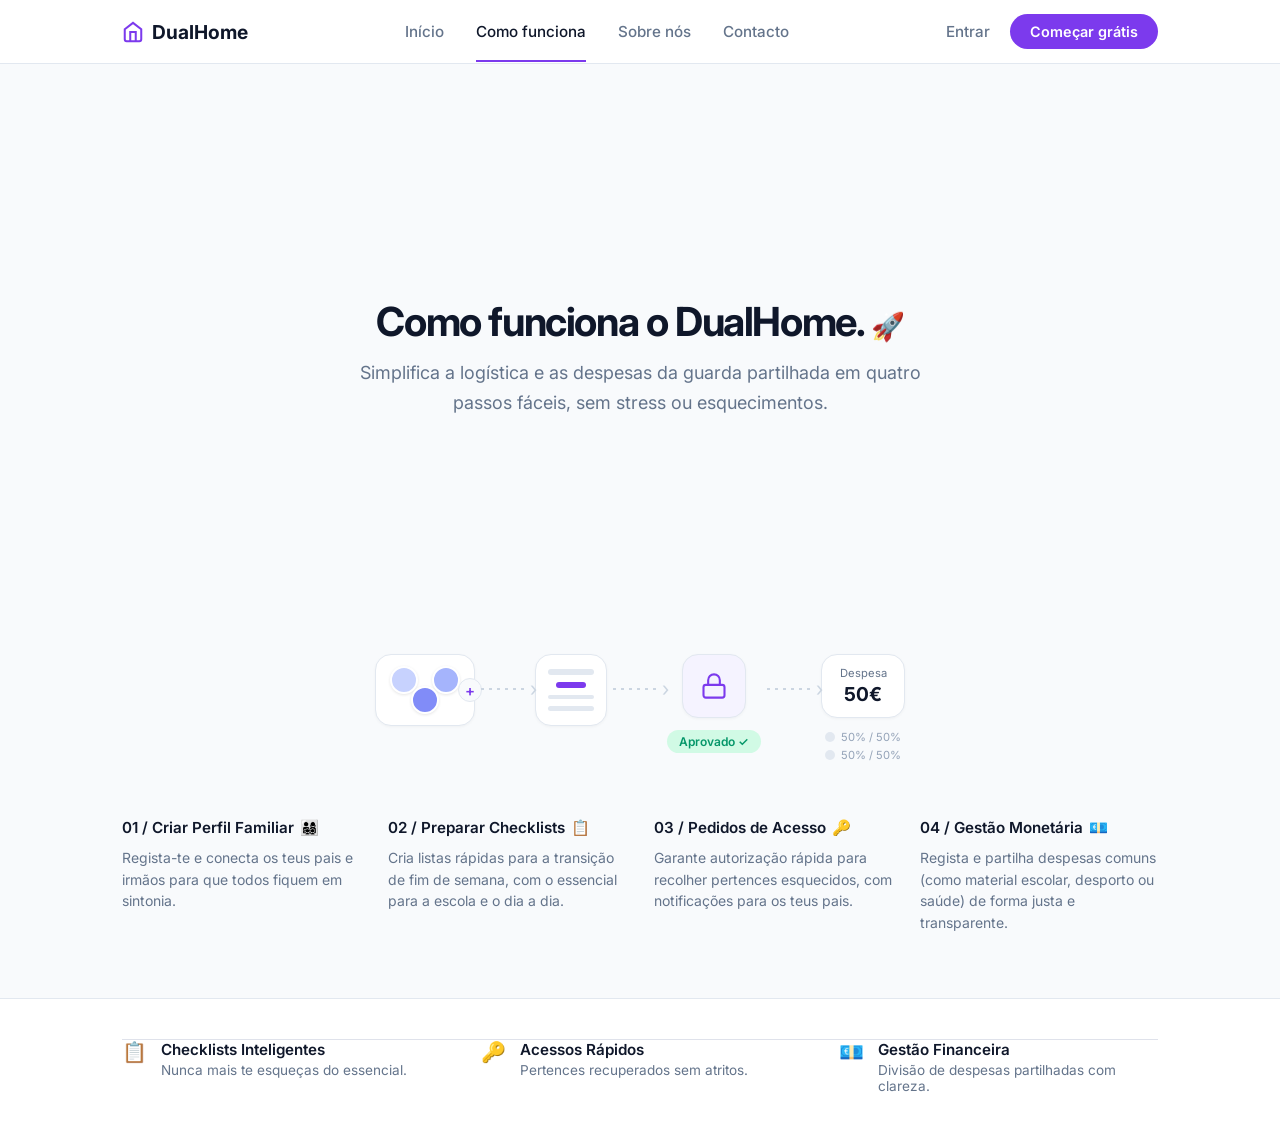
==== como.html @ 0f1d0fd3 "primeiro commit" ====
<!DOCTYPE html>
<html lang="pt">
<head>
  <meta charset="UTF-8">
  <meta name="viewport" content="width=device-width, initial-scale=1.0">
  <title>Como funciona | DualHome</title>
  <link rel="stylesheet" href="sytles/style.css">
  <link href="https://fonts.googleapis.com/css2?family=Inter:wght@400;500;600;700&display=swap" rel="stylesheet">
</head>
<body>

  <header class="header">
    <div class="container header-content">
      <a href="index.html" class="logo">
        <svg width="22" height="22" viewBox="0 0 24 24" fill="none" stroke="#7c3aed" stroke-width="2.2">
          <path d="M3 9l9-7 9 7v11a2 2 0 0 1-2 2H5a2 2 0 0 1-2-2z"/>
          <polyline points="9 22 9 12 15 12 15 22"/>
        </svg>
        DualHome
      </a>

      <nav class="nav">
        <a href="index.html">Início</a>
        <a href="como.html" class="active">Como funciona</a>
        <a href="#">Sobre nós</a>
        <a href="#">Contacto</a>
      </nav>

      <div class="header-actions">
        <a href="#" class="btn-login">Entrar</a>
        <a href="#" class="btn-primary">Começar grátis</a>
      </div>
    </div>
  </header>

  <main>
    <section class="hero">
      <div class="container">
        <h1>Como funciona o DualHome. <span class="rocket">🚀</span></h1>
        <p class="subtitle">
          Simplifica a logística e as despesas da guarda partilhada em quatro<br>
          passos fáceis, sem stress ou esquecimentos.
        </p>
      </div>
    </section>

    <section class="flow-section">
      <div class="container">
        <div class="flow">
          <div class="flow-block">
            <div class="flow-card family">
              <div class="network">
                <div class="person p1"></div>
                <div class="person p2"></div>
                <div class="person p3"></div>
                <div class="plus">+</div>
              </div>
            </div>
          </div>

          <div class="connector"></div>

          <div class="flow-block">
            <div class="flow-card checklist">
              <div class="check-header"></div>
              <div class="check-item checked"></div>
              <div class="check-item"></div>
              <div class="check-item"></div>
            </div>
          </div>

          <div class="connector"></div>

          <div class="flow-block">
            <div class="flow-card access">
              <svg width="28" height="28" viewBox="0 0 24 24" fill="none" stroke="#7c3aed" stroke-width="1.8">
                <rect x="3" y="11" width="18" height="11" rx="2" ry="2"/>
                <path d="M7 11V7a5 5 0 0 1 10 0v4"/>
              </svg>
            </div>
            <span class="status">Aprovado ✓</span>
          </div>

          <div class="connector"></div>

          <div class="flow-block">
            <div class="flow-card money">
              <span class="money-label">Despesa</span>
              <span class="money-value">50€</span>
            </div>
            <div class="percentages">
              <div class="perc">50% / 50%</div>
              <div class="perc">50% / 50%</div>
            </div>
          </div>
        </div>
      </div>
    </section>

    <section class="steps-section">
      <div class="container">
        <div class="steps">
          <div class="step">
            <h3>01 / Criar Perfil Familiar <span>👨‍👩‍👧‍👦</span></h3>
            <p>Regista-te e conecta os teus pais e irmãos para que todos fiquem em sintonia.</p>
          </div>
          <div class="step">
            <h3>02 / Preparar Checklists <span>📋</span></h3>
            <p>Cria listas rápidas para a transição de fim de semana, com o essencial para a escola e o dia a dia.</p>
          </div>
          <div class="step">
            <h3>03 / Pedidos de Acesso <span>🔑</span></h3>
            <p>Garante autorização rápida para recolher pertences esquecidos, com notificações para os teus pais.</p>
          </div>
          <div class="step">
            <h3>04 / Gestão Monetária <span>💶</span></h3>
            <p>Regista e partilha despesas comuns (como material escolar, desporto ou saúde) de forma justa e transparente.</p>
          </div>
        </div>
      </div>
    </section>

    <section class="features-section">
      <div class="container">
        <div class="features">
          <div class="feature">
            <span class="f-icon">📋</span>
            <div>
              <strong>Checklists Inteligentes</strong>
              <p>Nunca mais te esqueças do essencial.</p>
            </div>
          </div>
          <div class="feature">
            <span class="f-icon">🔑</span>
            <div>
              <strong>Acessos Rápidos</strong>
              <p>Pertences recuperados sem atritos.</p>
            </div>
          </div>
          <div class="feature">
            <span class="f-icon">💶</span>
            <div>
              <strong>Gestão Financeira</strong>
              <p>Divisão de despesas partilhadas com clareza.</p>
            </div>
          </div>
        </div>
      </div>
    </section>
  </main>

</body>
</html>
---- sytles/style.css ----
:root {
  color-scheme: light;
  font-family: "DM Sans", sans-serif;
  color: #181b2a;
  background: #f5f6fb;
  font-synthesis: none;
  text-rendering: optimizeLegibility;
  --ink: #181b2a;
  --muted: #62687a;
  --blue: #3858c9;
  --line: #e4e7f0;
}

* {
  box-sizing: border-box;
}

html {
  scroll-behavior: smooth;
}

body {
  min-width: 320px;
  min-height: 100vh;
  margin: 0;
  background:
    radial-gradient(
      ellipse at 82% 28%,
      rgba(221, 220, 255, 0.56),
      transparent 34rem
    ),
    linear-gradient(135deg, #f8f9fc 0%, #f3f5fb 58%, #f8f7fb 100%);
  color: var(--ink);
  font-size: 15px;
  -webkit-font-smoothing: antialiased;
}

a {
  color: inherit;
  text-decoration: none;
}

.page-shell {
  width: min(100% - 64px, 1184px);
  margin: 0 auto;
}

.site-header {
  min-height: 84px;
  display: flex;
  align-items: center;
  justify-content: space-between;
  gap: 30px;
  border-bottom: 1px solid rgba(219, 222, 233, 0.75);
}

.brand {
  display: inline-flex;
  align-items: center;
  gap: 9px;
  flex-shrink: 0;
  font-size: 20px;
  font-weight: 800;
  letter-spacing: 0;
}

.brand-mark,
.mini-mark {
  display: flex;
  align-items: center;
  justify-content: center;
  width: 30px;
  height: 30px;
  border-radius: 10px;
  background: #e8eaff;
  color: var(--blue);
  font-size: 22px;
  line-height: 1;
}

.brand-light {
  color: var(--blue);
}

.navbar,
.header-actions {
  display: flex;
  align-items: center;
}

.navbar {
  justify-content: center;
  gap: clamp(20px, 3.2vw, 44px);
}

.nav-link,
.login-link {
  color: #555b6c;
  font-size: 13px;
  font-weight: 600;
  transition: color 160ms ease;
}

.nav-link:hover,
.login-link:hover,
.nav-link.active {
  color: var(--blue);
}

.header-actions {
  gap: 22px;
  flex-shrink: 0;
}

.button {
  min-height: 48px;
  display: inline-flex;
  align-items: center;
  justify-content: center;
  gap: 10px;
  padding: 0 20px;
  border: 1px solid var(--blue);
  border-radius: 12px;
  background: var(--blue);
  box-shadow: 0 8px 18px rgba(56, 88, 201, 0.2);
  color: #fff;
  font-size: 13px;
  font-weight: 700;
  transition:
    transform 160ms ease,
    box-shadow 160ms ease,
    background 160ms ease;
}

.button:hover {
  transform: translateY(-2px);
  background: #2e4cb6;
  box-shadow: 0 11px 22px rgba(56, 88, 201, 0.25);
}

.button-small {
  min-height: 40px;
  padding: 0 15px;
  border-radius: 10px;
  font-size: 12px;
}

.button-outline {
  border-color: #d7dbe7;
  background: rgba(255, 255, 255, 0.64);
  box-shadow: none;
  color: var(--ink);
}

.button-outline:hover {
  border-color: #b9c1df;
  background: #fff;
  box-shadow: 0 8px 18px rgba(23, 30, 58, 0.07);
}

.play-icon {
  color: var(--blue);
  font-size: 10px;
}

.hero {
  min-height: 554px;
  display: flex;
  align-items: center;
  gap: 30px;
  padding: 48px 0 40px;
}

.hero-copy {
  position: relative;
  z-index: 1;
  flex: 1.02 1 0;
  max-width: 550px;
  padding: 8px 0 20px;
}

.eyebrow {
  width: fit-content;
  display: flex;
  align-items: center;
  gap: 9px;
  margin: 0 0 22px;
  padding: 8px 12px;
  border: 1px solid rgba(223, 226, 237, 0.9);
  border-radius: 999px;
  background: rgba(255, 255, 255, 0.65);
  color: #555d72;
  font-size: 11px;
  font-weight: 600;
}

.eyebrow-dot {
  width: 7px;
  height: 7px;
  border-radius: 50%;
  background: #71b989;
  box-shadow: 0 0 0 3px #e4f3e8;
}

h1 {
  max-width: 600px;
  margin: 0;
  font-size: clamp(42px, 5vw, 64px);
  font-weight: 800;
  line-height: 1.04;
  letter-spacing: 0;
}

h1 span {
  color: var(--blue);
}

.hero-description {
  max-width: 490px;
  margin: 20px 0 26px;
  color: var(--muted);
  font-size: 15px;
  line-height: 1.75;
}

.hero-actions {
  display: flex;
  flex-wrap: wrap;
  gap: 12px;
}

.trust-note {
  display: flex;
  align-items: center;
  gap: 8px;
  margin-top: 22px;
  color: #717789;
  font-size: 11px;
  font-weight: 500;
}

.trust-check {
  display: flex;
  align-items: center;
  justify-content: center;
  width: 17px;
  height: 17px;
  border-radius: 50%;
  background: #e4f3e9;
  color: #43865a;
  font-size: 10px;
  font-weight: 800;
}

.app-preview {
  position: relative;
  flex: 0.98 1 0;
  min-height: 450px;
  display: flex;
  align-items: center;
  justify-content: center;
  isolation: isolate;
}

.preview-glow {
  position: absolute;
  z-index: -1;
  width: 370px;
  height: 370px;
  border-radius: 50%;
  background: radial-gradient(
    circle,
    rgba(190, 194, 255, 0.66),
    rgba(211, 216, 251, 0.26) 55%,
    transparent 72%
  );
  filter: blur(5px);
}

.phone-panel {
  position: relative;
  width: min(100%, 398px);
  min-height: 414px;
  padding: 20px 22px 18px;
  border: 1px solid rgba(255, 255, 255, 0.95);
  border-radius: 22px;
  background: rgba(255, 255, 255, 0.91);
  box-shadow:
    0 28px 70px rgba(42, 49, 100, 0.16),
    0 4px 14px rgba(30, 39, 83, 0.06);
  transform: rotate(2deg);
}

.phone-topline,
.phone-brand,
.bag-heading,
.progress-caption,
.home-switch,
.next-card {
  display: flex;
  align-items: center;
  justify-content: space-between;
}

.phone-topline {
  margin-bottom: 16px;
  color: #7b8090;
  font-size: 9px;
  font-weight: 700;
}

.phone-brand {
  justify-content: flex-start;
  gap: 8px;
  padding-bottom: 18px;
  border-bottom: 1px solid #edf0f6;
  font-size: 14px;
  font-weight: 800;
}

.mini-mark {
  width: 25px;
  height: 25px;
  border-radius: 8px;
  font-size: 18px;
}

.menu-mark {
  margin-left: auto;
  color: #646b7e;
  font-size: 17px;
}

.week-label {
  display: flex;
  justify-content: space-between;
  margin: 18px 0 9px;
  color: #858b9a;
  font-size: 8px;
  font-weight: 800;
}

.week-label span {
  color: #596076;
}

.home-switch {
  justify-content: flex-start;
  gap: 8px;
  padding: 10px 11px;
  border-radius: 9px;
  background: #f4f5fa;
  color: #474e63;
  font-size: 10px;
  font-weight: 700;
}

.home-dot {
  width: 8px;
  height: 8px;
  border-radius: 50%;
}

.home-dot-blue {
  background: #5a79da;
}

.switch-arrow {
  margin-left: auto;
  font-size: 13px;
}

.bag-card {
  margin-top: 12px;
  padding: 15px 15px 13px;
  border: 1px solid #e9ebf4;
  border-radius: 13px;
  background: #fff;
}

.bag-kicker,
.next-card small,
.access-float small {
  display: block;
  color: #8a90a1;
  font-size: 7px;
  font-weight: 800;
  letter-spacing: 0;
}

.bag-heading h2 {
  margin: 5px 0 0;
  font-size: 15px;
  font-weight: 800;
}

.bag-emoji {
  display: flex;
  align-items: center;
  justify-content: center;
  width: 35px;
  height: 35px;
  border-radius: 11px;
  background: #eef0ff;
  font-size: 18px;
}

.progress-line {
  height: 6px;
  overflow: hidden;
  margin-top: 16px;
  border-radius: 99px;
  background: #eaedf5;
}

.progress-line span {
  display: block;
  width: 75%;
  height: 100%;
  border-radius: inherit;
  background: linear-gradient(90deg, #4568d2, #7a83e7);
}

.progress-caption {
  margin: 7px 0 12px;
  color: #777e90;
  font-size: 9px;
}

.progress-caption strong {
  color: var(--blue);
  font-size: 9px;
}

.check-list {
  display: flex;
  flex-direction: column;
  gap: 9px;
  margin: 0;
  padding: 11px 0 0;
  border-top: 1px solid #f0f1f5;
  list-style: none;
  color: #555c70;
  font-size: 9px;
  font-weight: 600;
}

.check-list li {
  display: flex;
  align-items: center;
  gap: 8px;
}

.checked,
.unchecked {
  width: 14px;
  height: 14px;
  display: flex;
  align-items: center;
  justify-content: center;
  flex-shrink: 0;
  border-radius: 4px;
  font-size: 9px;
}

.checked {
  background: #e8edff;
  color: #4564ca;
}

.unchecked {
  border: 1px solid #ccd1de;
}

.next-card {
  justify-content: flex-start;
  gap: 10px;
  margin-top: 11px;
  padding: 10px 11px;
  border-radius: 10px;
  background: #f8f8fc;
}

.next-icon {
  display: flex;
  align-items: center;
  justify-content: center;
  width: 29px;
  height: 29px;
  border-radius: 9px;
  background: #eaf4ed;
  color: #52825f;
  font-size: 17px;
}

.next-card strong,
.access-float strong {
  display: block;
  margin-top: 4px;
  color: #343a4d;
  font-size: 9px;
}

.next-arrow {
  margin-left: auto;
  color: #858b9a;
}

.access-float {
  position: absolute;
  right: -14px;
  bottom: 56px;
  display: flex;
  align-items: center;
  gap: 10px;
  padding: 13px 15px;
  border: 1px solid rgba(255, 255, 255, 0.9);
  border-radius: 13px;
  background: #fff;
  box-shadow: 0 14px 34px rgba(42, 49, 100, 0.14);
  transform: rotate(-3deg);
}

.key-icon {
  display: flex;
  align-items: center;
  justify-content: center;
  width: 32px;
  height: 32px;
  border-radius: 10px;
  background: #fff3d6;
  color: #c58d23;
  font-size: 18px;
}

.access-check {
  display: flex;
  align-items: center;
  justify-content: center;
  width: 17px;
  height: 17px;
  margin-left: 2px;
  border-radius: 50%;
  background: #e2f3e7;
  color: #418558;
  font-size: 10px;
}

.features {
  display: flex;
  flex-wrap: wrap;
  border-top: 1px solid #dfe2eb;
}

.feature-item {
  flex: 1 1 33.333%;
  min-height: 112px;
  display: flex;
  align-items: center;
  gap: 14px;
  padding: 20px 22px;
}

.feature-item + .feature-item {
  border-left: 1px solid #dfe2eb;
}

.feature-icon {
  width: 39px;
  height: 39px;
  display: flex;
  align-items: center;
  justify-content: center;
  flex-shrink: 0;
  border-radius: 12px;
  font-size: 16px;
  font-weight: 800;
}

.icon-blue {
  background: #e8ecff;
  color: #4564ca;
}

.icon-green {
  background: #e5f3e9;
  color: #49865d;
}

.icon-yellow {
  background: #fff1d4;
  color: #b17b1b;
}

.feature-item h2 {
  margin: 0;
  font-size: 13px;
  font-weight: 800;
}

.feature-item p {
  margin: 5px 0 0;
  color: #747a8b;
  font-size: 11px;
  line-height: 1.45;
}

.feature-emoji {
  margin-left: auto;
  font-size: 19px;
}

@media (max-width: 860px) {
  .page-shell {
    width: min(100% - 40px, 680px);
  }

  .site-header {
    min-height: 76px;
    gap: 18px;
  }

  .navbar {
    gap: 18px;
  }

  .header-actions {
    gap: 14px;
  }

  .hero {
    min-height: auto;
    flex-direction: column;
    align-items: stretch;
    gap: 4px;
    padding: 60px 0 44px;
  }

  h1 {
    font-size: clamp(42px, 6vw, 54px);
  }

  .hero-copy {
    flex: none;
    max-width: 620px;
  }

  .app-preview {
    flex: none;
    width: 100%;
    min-height: 430px;
  }

  .phone-panel {
    padding: 17px;
  }

  .access-float {
    right: -8px;
    bottom: 38px;
  }

  .feature-item {
    gap: 10px;
    padding: 18px 12px;
  }

  .feature-emoji {
    display: none;
  }
}

@media (max-width: 620px) {
  .page-shell {
    width: min(100% - 36px, 480px);
  }

  .site-header {
    min-height: 0;
    display: flex;
    flex-wrap: wrap;
    justify-content: space-between;
    gap: 15px 12px;
    padding: 18px 0 14px;
  }

  .brand {
    font-size: 18px;
  }

  .header-actions {
    gap: 12px;
  }

  .button-small {
    min-height: 36px;
    padding: 0 11px;
    font-size: 11px;
  }

  .login-link {
    font-size: 12px;
  }

  .navbar {
    order: 1;
    flex: 1 0 100%;
    justify-content: space-between;
    gap: 12px;
    padding-top: 2px;
  }

  .nav-link {
    font-size: 11px;
  }

  .hero {
    flex-direction: column;
    align-items: stretch;
    gap: 4px;
    padding: 42px 0 28px;
  }

  .hero-copy {
    flex: none;
    padding: 0;
  }

  .eyebrow {
    margin-bottom: 18px;
    font-size: 10px;
  }

  h1 {
    font-size: clamp(38px, 10vw, 50px);
    line-height: 1.06;
  }

  .hero-description {
    margin: 17px 0 22px;
    font-size: 14px;
    line-height: 1.7;
  }

  .hero-actions {
    gap: 9px;
  }

  .hero-actions .button {
    min-height: 45px;
    padding: 0 13px;
    font-size: 11px;
  }

  .trust-note {
    margin-top: 16px;
  }

  .app-preview {
    flex: none;
    width: 100%;
    min-height: 390px;
    margin: 12px -3px 0;
  }

  .phone-panel {
    width: min(100% - 18px, 380px);
    min-height: 380px;
    padding: 16px;
    transform: rotate(1deg);
  }

  .access-float {
    right: 0;
    bottom: 30px;
    padding: 10px 11px;
  }

  .features {
    flex-direction: column;
    flex-wrap: nowrap;
  }

  .feature-item {
    flex: 1 1 auto;
    min-height: 82px;
    padding: 14px 4px;
  }

  .feature-item + .feature-item {
    border-top: 1px solid #dfe2eb;
    border-left: 0;
  }

  .feature-emoji {
    display: inline;
  }
}

@media (max-width: 380px) {
  .page-shell {
    width: calc(100% - 28px);
  }

  .header-actions {
    gap: 8px;
  }

  .button-small {
    padding: 0 8px;
    font-size: 10px;
  }

  .nav-link {
    font-size: 10px;
  }

  .hero-actions .button {
    padding: 0 10px;
    font-size: 10px;
  }
}

@media (prefers-reduced-motion: reduce) {
  html {
    scroll-behavior: auto;
  }

  *,
  *::before,
  *::after {
    transition-duration: 0.01ms !important;
  }
}

* {
  margin: 0;
  padding: 0;
  box-sizing: border-box;
}

body {
  font-family: 'Inter', -apple-system, BlinkMacSystemFont, sans-serif;
  background: #f8fafc;
  color: #0f172a;
  -webkit-font-smoothing: antialiased;
}

.container {
  max-width: 1100px;
  margin: 0 auto;
  padding: 0 32px;
}

/* HEADER */
.header {
  background: #ffffff;
  border-bottom: 1px solid #e2e8f0;
  height: 64px;
  display: flex;
  align-items: center;
  position: sticky;
  top: 0;
  z-index: 50;
}

.header-content {
  display: flex;
  align-items: center;
  justify-content: space-between;
  width: 100%;
}

.logo {
  display: flex;
  align-items: center;
  gap: 8px;
  font-weight: 700;
  font-size: 1.2rem;
  color: #0f172a;
  text-decoration: none;
}

.nav {
  display: flex;
  gap: 32px;
}

.nav a {
  text-decoration: none;
  color: #64748b;
  font-size: 0.95rem;
  font-weight: 500;
}

.nav a.active {
  color: #0f172a;
  position: relative;
}

.nav a.active::after {
  content: '';
  position: absolute;
  left: 0;
  bottom: -21px;
  width: 100%;
  height: 2px;
  background: #7c3aed;
}

.header-actions {
  display: flex;
  align-items: center;
  gap: 20px;
}

.btn-login {
  color: #64748b;
  text-decoration: none;
  font-weight: 500;
  font-size: 0.95rem;
}

.btn-primary {
  background: #7c3aed;
  color: white;
  padding: 9px 20px;
  border-radius: 9999px;
  text-decoration: none;
  font-weight: 600;
  font-size: 0.9rem;
}

/* HERO */
.hero {
  text-align: center;
  padding: 64px 0 28px;
}

.hero h1 {
  font-size: 2.5rem;
  font-weight: 700;
  letter-spacing: -0.035em;
  margin-bottom: 16px;
}

.rocket {
  font-size: 1.7rem;
}

.subtitle {
  font-size: 1.125rem;
  color: #64748b;
  line-height: 1.65;
  max-width: 580px;
  margin: 0 auto;
}

/* FLOW */
.flow-section {
  padding: 36px 0 56px;
}

.flow {
  display: flex;
  align-items: flex-start;
  justify-content: center;
  gap: 6px;
  flex-wrap: wrap;
}

.flow-block {
  display: flex;
  flex-direction: column;
  align-items: center;
  gap: 12px;
}

.flow-card {
  background: #ffffff;
  border: 1px solid #e2e8f0;
  border-radius: 16px;
  box-shadow: 0 1px 3px rgba(0,0,0,0.04);
  display: flex;
  align-items: center;
  justify-content: center;
}

.family {
  width: 100px;
  height: 72px;
  position: relative;
}

.network {
  position: relative;
  width: 70px;
  height: 48px;
}

.person {
  width: 28px;
  height: 28px;
  border-radius: 50%;
  border: 2.5px solid #fff;
  position: absolute;
  box-shadow: 0 1px 3px rgba(0,0,0,0.1);
}

.p1 { background: #c7d2fe; top: 0; left: 0; }
.p2 { background: #a5b4fc; top: 0; right: 0; }
.p3 { background: #818cf8; bottom: 0; left: 50%; transform: translateX(-50%); }

.plus {
  position: absolute;
  right: -22px;
  top: 50%;
  transform: translateY(-50%);
  width: 24px;
  height: 24px;
  background: #f8fafc;
  border: 1.5px solid #e2e8f0;
  border-radius: 50%;
  display: flex;
  align-items: center;
  justify-content: center;
  font-size: 15px;
  color: #7c3aed;
  font-weight: 600;
}

.checklist {
  width: 72px;
  height: 72px;
  flex-direction: column;
  gap: 7px;
  padding: 14px 12px;
}

.check-header {
  width: 100%;
  height: 7px;
  background: #e2e8f0;
  border-radius: 4px;
}

.check-item {
  width: 100%;
  height: 6px;
  background: #e2e8f0;
  border-radius: 3px;
}

.check-item.checked {
  background: #7c3aed;
  width: 65%;
}

.access {
  width: 64px;
  height: 64px;
  background: #f5f3ff;
}

.status {
  background: #d1fae5;
  color: #059669;
  font-size: 0.75rem;
  font-weight: 600;
  padding: 4px 12px;
  border-radius: 9999px;
}

.money {
  width: 84px;
  height: 64px;
  flex-direction: column;
  gap: 2px;
}

.money-label {
  font-size: 0.7rem;
  color: #64748b;
}

.money-value {
  font-size: 1.2rem;
  font-weight: 700;
}

.percentages {
  display: flex;
  flex-direction: column;
  gap: 4px;
}

.perc {
  font-size: 0.7rem;
  color: #94a3b8;
  display: flex;
  align-items: center;
  gap: 6px;
}

.perc::before {
  content: '';
  width: 10px;
  height: 10px;
  border-radius: 50%;
  background: #e2e8f0;
}

.connector {
  width: 48px;
  height: 2px;
  background-image: linear-gradient(to right, #cbd5e1 40%, transparent 40%);
  background-size: 8px 2px;
  background-repeat: repeat-x;
  margin-top: 34px;
  position: relative;
}

.connector::after {
  content: '›';
  position: absolute;
  right: -8px;
  top: -11px;
  color: #cbd5e1;
  font-size: 20px;
}

/* STEPS */
.steps-section {
  padding-bottom: 64px;
}

.steps {
  display: grid;
  grid-template-columns: repeat(4, 1fr);
  gap: 28px;
}

.step h3 {
  font-size: 0.95rem;
  font-weight: 600;
  margin-bottom: 10px;
  display: flex;
  align-items: center;
  gap: 6px;
}

.step p {
  font-size: 0.875rem;
  color: #64748b;
  line-height: 1.55;
}

/* FEATURES */
.features-section {
  background: #ffffff;
  border-top: 1px solid #e2e8f0;
  padding: 40px 0;
}

.features {
  display: flex;
  justify-content: space-between;
  gap: 40px;
}

.feature {
  display: flex;
  gap: 14px;
  align-items: flex-start;
  flex: 1;
}

.f-icon {
  font-size: 1.25rem;
}

.feature strong {
  display: block;
  font-size: 0.95rem;
  font-weight: 600;
  margin-bottom: 3px;
}

.feature p {
  font-size: 0.85rem;
  color: #64748b;
}

@media (max-width: 960px) {
  .steps {
    grid-template-columns: repeat(2, 1fr);
  }
  .nav {
    display: none;
  }
}

@media (max-width: 640px) {
  .hero h1 {
    font-size: 1.85rem;
  }
  .steps {
    grid-template-columns: 1fr;
  }
  .features {
    flex-direction: column;
  }
}
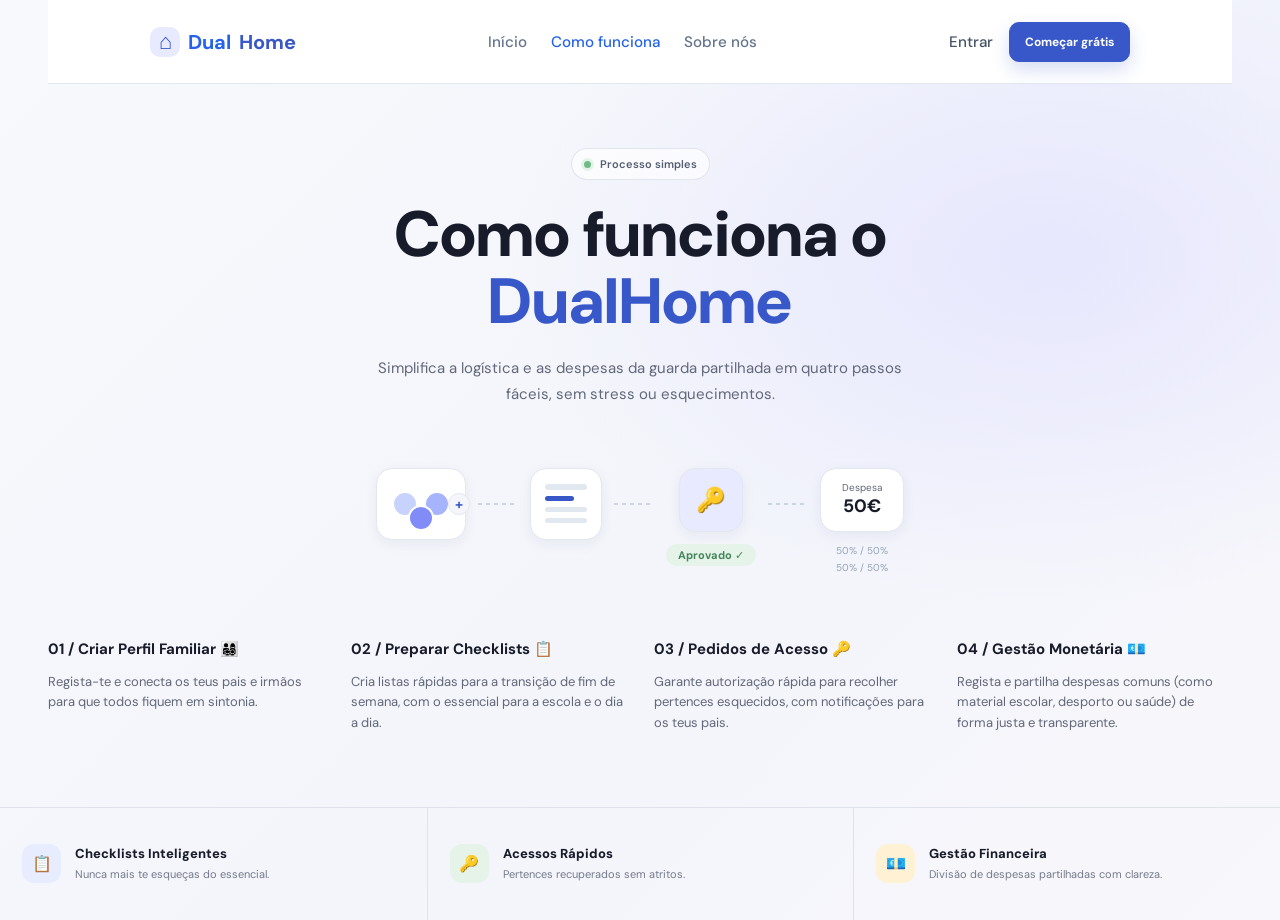
==== commit 5183c092: "novo commit" ====
--- a/como.html
+++ b/como.html
@@ -4,149 +4,146 @@
   <meta charset="UTF-8">
   <meta name="viewport" content="width=device-width, initial-scale=1.0">
   <title>Como funciona | DualHome</title>
-  <link rel="stylesheet" href="sytles/style.css">
-  <link href="https://fonts.googleapis.com/css2?family=Inter:wght@400;500;600;700&display=swap" rel="stylesheet">
+  <link rel="stylesheet" href="styles/style.css">
+  <link href="https://fonts.googleapis.com/css2?family=DM+Sans:wght@400;500;600;700;800&display=swap" rel="stylesheet">
 </head>
 <body>
 
-  <header class="header">
-    <div class="container header-content">
-      <a href="index.html" class="logo">
-        <svg width="22" height="22" viewBox="0 0 24 24" fill="none" stroke="#7c3aed" stroke-width="2.2">
-          <path d="M3 9l9-7 9 7v11a2 2 0 0 1-2 2H5a2 2 0 0 1-2-2z"/>
-          <polyline points="9 22 9 12 15 12 15 22"/>
-        </svg>
-        DualHome
-      </a>
+  <header class="site-header page-shell">
+    <a href="index.html" class="brand">
+      <span class="brand-mark">⌂</span>
+      Dual<span class="brand-light">Home</span>
+    </a>
 
-      <nav class="nav">
-        <a href="index.html">Início</a>
-        <a href="como.html" class="active">Como funciona</a>
-        <a href="#">Sobre nós</a>
-        <a href="#">Contacto</a>
-      </nav>
+    <nav class="navbar">
+      <a href="index.html" class="nav-link">Início</a>
+      <a href="como.html" class="nav-link active">Como funciona</a>
+      <a href="sobre.html" class="nav-link">Sobre nós</a>
+    </nav>
 
-      <div class="header-actions">
-        <a href="#" class="btn-login">Entrar</a>
-        <a href="#" class="btn-primary">Começar grátis</a>
-      </div>
+    <div class="header-actions">
+      <a href="login.html" class="login-link">Entrar</a>
+      <a href="#" class="button button-small">Começar grátis</a>
     </div>
   </header>
 
   <main>
-    <section class="hero">
-      <div class="container">
-        <h1>Como funciona o DualHome. <span class="rocket">🚀</span></h1>
-        <p class="subtitle">
-          Simplifica a logística e as despesas da guarda partilhada em quatro<br>
-          passos fáceis, sem stress ou esquecimentos.
-        </p>
+    <!-- TÍTULO -->
+    <section class="page-shell" style="padding: 64px 0 20px; text-align: center;">
+      <div class="eyebrow" style="margin: 0 auto 22px;">
+        <span class="eyebrow-dot"></span>
+        Processo simples
+      </div>
+      <h1 style="max-width: 700px; margin: 0 auto;">
+        Como funciona o <span>DualHome</span>
+      </h1>
+      <p class="hero-description" style="margin: 20px auto 0; max-width: 560px;">
+        Simplifica a logística e as despesas da guarda partilhada em quatro passos fáceis, sem stress ou esquecimentos.
+      </p>
+    </section>
+
+    <!-- FLUXO VISUAL -->
+    <section class="page-shell" style="padding: 40px 0 50px;">
+      <div style="display: flex; align-items: flex-start; justify-content: center; gap: 12px; flex-wrap: wrap;">
+
+        <!-- Passo 1 -->
+        <div style="display: flex; flex-direction: column; align-items: center; gap: 12px;">
+          <div style="width: 90px; height: 72px; background: #fff; border: 1px solid var(--line); border-radius: 16px; display: flex; align-items: center; justify-content: center; box-shadow: 0 4px 14px rgba(30,39,83,0.06);">
+            <div style="display: flex; gap: 6px; position: relative;">
+              <div style="width: 26px; height: 26px; border-radius: 50%; background: #c7d2fe; border: 2px solid #fff;"></div>
+              <div style="width: 26px; height: 26px; border-radius: 50%; background: #a5b4fc; border: 2px solid #fff;"></div>
+              <div style="width: 26px; height: 26px; border-radius: 50%; background: #818cf8; border: 2px solid #fff; position: absolute; bottom: -14px; left: 50%; transform: translateX(-50%);"></div>
+              <div style="position: absolute; right: -20px; top: 50%; transform: translateY(-50%); width: 22px; height: 22px; background: #f5f6fb; border: 1px solid var(--line); border-radius: 50%; display: flex; align-items: center; justify-content: center; font-size: 14px; color: var(--blue); font-weight: 700;">+</div>
+            </div>
+          </div>
+        </div>
+
+        <div style="width: 40px; height: 2px; background: repeating-linear-gradient(to right, #cbd5e1 0, #cbd5e1 4px, transparent 4px, transparent 8px); margin-top: 35px;"></div>
+
+        <!-- Passo 2 -->
+        <div style="display: flex; flex-direction: column; align-items: center; gap: 12px;">
+          <div style="width: 72px; height: 72px; background: #fff; border: 1px solid var(--line); border-radius: 16px; display: flex; flex-direction: column; justify-content: center; gap: 6px; padding: 14px; box-shadow: 0 4px 14px rgba(30,39,83,0.06);">
+            <div style="height: 6px; background: #e2e8f0; border-radius: 3px;"></div>
+            <div style="height: 5px; background: var(--blue); border-radius: 3px; width: 70%;"></div>
+            <div style="height: 5px; background: #e2e8f0; border-radius: 3px;"></div>
+            <div style="height: 5px; background: #e2e8f0; border-radius: 3px;"></div>
+          </div>
+        </div>
+
+        <div style="width: 40px; height: 2px; background: repeating-linear-gradient(to right, #cbd5e1 0, #cbd5e1 4px, transparent 4px, transparent 8px); margin-top: 35px;"></div>
+
+        <!-- Passo 3 -->
+        <div style="display: flex; flex-direction: column; align-items: center; gap: 12px;">
+          <div style="width: 64px; height: 64px; background: #e8eaff; border: 1px solid var(--line); border-radius: 16px; display: flex; align-items: center; justify-content: center; box-shadow: 0 4px 14px rgba(30,39,83,0.06);">
+            <span style="font-size: 24px;">🔑</span>
+          </div>
+          <span style="background: #e5f3e9; color: #43865a; font-size: 11px; font-weight: 700; padding: 4px 12px; border-radius: 999px;">Aprovado ✓</span>
+        </div>
+
+        <div style="width: 40px; height: 2px; background: repeating-linear-gradient(to right, #cbd5e1 0, #cbd5e1 4px, transparent 4px, transparent 8px); margin-top: 35px;"></div>
+
+        <!-- Passo 4 -->
+        <div style="display: flex; flex-direction: column; align-items: center; gap: 12px;">
+          <div style="width: 84px; height: 64px; background: #fff; border: 1px solid var(--line); border-radius: 16px; display: flex; flex-direction: column; align-items: center; justify-content: center; box-shadow: 0 4px 14px rgba(30,39,83,0.06);">
+            <span style="font-size: 10px; color: var(--muted);">Despesa</span>
+            <strong style="font-size: 18px;">50€</strong>
+          </div>
+          <div style="display: flex; flex-direction: column; gap: 4px; font-size: 10px; color: #94a3b8;">
+            <span>50% / 50%</span>
+            <span>50% / 50%</span>
+          </div>
+        </div>
+
       </div>
     </section>
 
-    <section class="flow-section">
-      <div class="container">
-        <div class="flow">
-          <div class="flow-block">
-            <div class="flow-card family">
-              <div class="network">
-                <div class="person p1"></div>
-                <div class="person p2"></div>
-                <div class="person p3"></div>
-                <div class="plus">+</div>
-              </div>
-            </div>
-          </div>
-
-          <div class="connector"></div>
-
-          <div class="flow-block">
-            <div class="flow-card checklist">
-              <div class="check-header"></div>
-              <div class="check-item checked"></div>
-              <div class="check-item"></div>
-              <div class="check-item"></div>
-            </div>
-          </div>
-
-          <div class="connector"></div>
-
-          <div class="flow-block">
-            <div class="flow-card access">
-              <svg width="28" height="28" viewBox="0 0 24 24" fill="none" stroke="#7c3aed" stroke-width="1.8">
-                <rect x="3" y="11" width="18" height="11" rx="2" ry="2"/>
-                <path d="M7 11V7a5 5 0 0 1 10 0v4"/>
-              </svg>
-            </div>
-            <span class="status">Aprovado ✓</span>
-          </div>
-
-          <div class="connector"></div>
-
-          <div class="flow-block">
-            <div class="flow-card money">
-              <span class="money-label">Despesa</span>
-              <span class="money-value">50€</span>
-            </div>
-            <div class="percentages">
-              <div class="perc">50% / 50%</div>
-              <div class="perc">50% / 50%</div>
-            </div>
-          </div>
+    <!-- 4 PASSOS -->
+    <section class="page-shell" style="padding-bottom: 60px;">
+      <div style="display: grid; grid-template-columns: repeat(4, 1fr); gap: 28px;">
+        <div>
+          <h3 style="font-size: 15px; font-weight: 700; margin-bottom: 10px;">01 / Criar Perfil Familiar 👨‍👩‍👧‍👦</h3>
+          <p style="color: var(--muted); font-size: 13px; line-height: 1.6;">Regista-te e conecta os teus pais e irmãos para que todos fiquem em sintonia.</p>
+        </div>
+        <div>
+          <h3 style="font-size: 15px; font-weight: 700; margin-bottom: 10px;">02 / Preparar Checklists 📋</h3>
+          <p style="color: var(--muted); font-size: 13px; line-height: 1.6;">Cria listas rápidas para a transição de fim de semana, com o essencial para a escola e o dia a dia.</p>
+        </div>
+        <div>
+          <h3 style="font-size: 15px; font-weight: 700; margin-bottom: 10px;">03 / Pedidos de Acesso 🔑</h3>
+          <p style="color: var(--muted); font-size: 13px; line-height: 1.6;">Garante autorização rápida para recolher pertences esquecidos, com notificações para os teus pais.</p>
+        </div>
+        <div>
+          <h3 style="font-size: 15px; font-weight: 700; margin-bottom: 10px;">04 / Gestão Monetária 💶</h3>
+          <p style="color: var(--muted); font-size: 13px; line-height: 1.6;">Regista e partilha despesas comuns (como material escolar, desporto ou saúde) de forma justa e transparente.</p>
         </div>
       </div>
     </section>
 
-    <section class="steps-section">
-      <div class="container">
-        <div class="steps">
-          <div class="step">
-            <h3>01 / Criar Perfil Familiar <span>👨‍👩‍👧‍👦</span></h3>
-            <p>Regista-te e conecta os teus pais e irmãos para que todos fiquem em sintonia.</p>
-          </div>
-          <div class="step">
-            <h3>02 / Preparar Checklists <span>📋</span></h3>
-            <p>Cria listas rápidas para a transição de fim de semana, com o essencial para a escola e o dia a dia.</p>
-          </div>
-          <div class="step">
-            <h3>03 / Pedidos de Acesso <span>🔑</span></h3>
-            <p>Garante autorização rápida para recolher pertences esquecidos, com notificações para os teus pais.</p>
-          </div>
-          <div class="step">
-            <h3>04 / Gestão Monetária <span>💶</span></h3>
-            <p>Regista e partilha despesas comuns (como material escolar, desporto ou saúde) de forma justa e transparente.</p>
-          </div>
+    <!-- BENEFÍCIOS -->
+    <section class="features">
+      <div class="feature-item">
+        <div class="feature-icon icon-blue">📋</div>
+        <div>
+          <h2>Checklists Inteligentes</h2>
+          <p>Nunca mais te esqueças do essencial.</p>
+        </div>
+      </div>
+      <div class="feature-item">
+        <div class="feature-icon icon-green">🔑</div>
+        <div>
+          <h2>Acessos Rápidos</h2>
+          <p>Pertences recuperados sem atritos.</p>
+        </div>
+      </div>
+      <div class="feature-item">
+        <div class="feature-icon icon-yellow">💶</div>
+        <div>
+          <h2>Gestão Financeira</h2>
+          <p>Divisão de despesas partilhadas com clareza.</p>
         </div>
       </div>
     </section>
 
-    <section class="features-section">
-      <div class="container">
-        <div class="features">
-          <div class="feature">
-            <span class="f-icon">📋</span>
-            <div>
-              <strong>Checklists Inteligentes</strong>
-              <p>Nunca mais te esqueças do essencial.</p>
-            </div>
-          </div>
-          <div class="feature">
-            <span class="f-icon">🔑</span>
-            <div>
-              <strong>Acessos Rápidos</strong>
-              <p>Pertences recuperados sem atritos.</p>
-            </div>
-          </div>
-          <div class="feature">
-            <span class="f-icon">💶</span>
-            <div>
-              <strong>Gestão Financeira</strong>
-              <p>Divisão de despesas partilhadas com clareza.</p>
-            </div>
-          </div>
-        </div>
-      </div>
-    </section>
   </main>
 
 </body>
--- a/styles/style.css
+++ b/styles/style.css
@@ -0,0 +1,1865 @@
+:root {
+  color-scheme: light;
+  font-family: "DM Sans", sans-serif;
+  color: #181b2a;
+  background: #f5f6fb;
+  font-synthesis: none;
+  text-rendering: optimizeLegibility;
+  --ink: #181b2a;
+  --muted: #62687a;
+  --blue: #3858c9;
+  --line: #e4e7f0;
+}
+
+* {
+  box-sizing: border-box;
+}
+
+html {
+  scroll-behavior: smooth;
+}
+
+body {
+  min-width: 320px;
+  min-height: 100vh;
+  margin: 0;
+  background:
+    radial-gradient(
+      ellipse at 82% 28%,
+      rgba(221, 220, 255, 0.56),
+      transparent 34rem
+    ),
+    linear-gradient(135deg, #f8f9fc 0%, #f3f5fb 58%, #f8f7fb 100%);
+  color: var(--ink);
+  font-size: 15px;
+  -webkit-font-smoothing: antialiased;
+}
+
+a {
+  color: inherit;
+  text-decoration: none;
+}
+
+.page-shell {
+  width: min(100% - 64px, 1184px);
+  margin: 0 auto;
+}
+
+.site-header {
+  min-height: 84px;
+  display: flex;
+  align-items: center;
+  justify-content: space-between;
+  gap: 30px;
+  border-bottom: 1px solid rgba(219, 222, 233, 0.75);
+}
+
+.brand {
+  display: inline-flex;
+  align-items: center;
+  gap: 9px;
+  flex-shrink: 0;
+  font-size: 20px;
+  font-weight: 800;
+  letter-spacing: 0;
+}
+
+.brand-mark,
+.mini-mark {
+  display: flex;
+  align-items: center;
+  justify-content: center;
+  width: 30px;
+  height: 30px;
+  border-radius: 10px;
+  background: #e8eaff;
+  color: var(--blue);
+  font-size: 22px;
+  line-height: 1;
+}
+
+.brand-light {
+  color: var(--blue);
+}
+
+.navbar,
+.header-actions {
+  display: flex;
+  align-items: center;
+}
+
+.navbar {
+  justify-content: center;
+  gap: clamp(20px, 3.2vw, 44px);
+}
+
+.nav-link,
+.login-link {
+  color: #555b6c;
+  font-size: 13px;
+  font-weight: 600;
+  transition: color 160ms ease;
+}
+
+.nav-link:hover,
+.login-link:hover,
+.nav-link.active {
+  color: var(--blue);
+}
+
+.header-actions {
+  gap: 22px;
+  flex-shrink: 0;
+}
+
+.button {
+  min-height: 48px;
+  display: inline-flex;
+  align-items: center;
+  justify-content: center;
+  gap: 10px;
+  padding: 0 20px;
+  border: 1px solid var(--blue);
+  border-radius: 12px;
+  background: var(--blue);
+  box-shadow: 0 8px 18px rgba(56, 88, 201, 0.2);
+  color: #fff;
+  font-size: 13px;
+  font-weight: 700;
+  transition:
+    transform 160ms ease,
+    box-shadow 160ms ease,
+    background 160ms ease;
+}
+
+.button:hover {
+  transform: translateY(-2px);
+  background: #2e4cb6;
+  box-shadow: 0 11px 22px rgba(56, 88, 201, 0.25);
+}
+
+.button-small {
+  min-height: 40px;
+  padding: 0 15px;
+  border-radius: 10px;
+  font-size: 12px;
+}
+
+.button-outline {
+  border-color: #d7dbe7;
+  background: rgba(255, 255, 255, 0.64);
+  box-shadow: none;
+  color: var(--ink);
+}
+
+.button-outline:hover {
+  border-color: #b9c1df;
+  background: #fff;
+  box-shadow: 0 8px 18px rgba(23, 30, 58, 0.07);
+}
+
+.play-icon {
+  color: var(--blue);
+  font-size: 10px;
+}
+
+.hero {
+  min-height: 554px;
+  display: flex;
+  align-items: center;
+  gap: 30px;
+  padding: 48px 0 40px;
+}
+
+.hero-copy {
+  position: relative;
+  z-index: 1;
+  flex: 1.02 1 0;
+  max-width: 550px;
+  padding: 8px 0 20px;
+}
+
+.eyebrow {
+  width: fit-content;
+  display: flex;
+  align-items: center;
+  gap: 9px;
+  margin: 0 0 22px;
+  padding: 8px 12px;
+  border: 1px solid rgba(223, 226, 237, 0.9);
+  border-radius: 999px;
+  background: rgba(255, 255, 255, 0.65);
+  color: #555d72;
+  font-size: 11px;
+  font-weight: 600;
+}
+
+.eyebrow-dot {
+  width: 7px;
+  height: 7px;
+  border-radius: 50%;
+  background: #71b989;
+  box-shadow: 0 0 0 3px #e4f3e8;
+}
+
+h1 {
+  max-width: 600px;
+  margin: 0;
+  font-size: clamp(42px, 5vw, 64px);
+  font-weight: 800;
+  line-height: 1.04;
+  letter-spacing: 0;
+}
+
+h1 span {
+  color: var(--blue);
+}
+
+.hero-description {
+  max-width: 490px;
+  margin: 20px 0 26px;
+  color: var(--muted);
+  font-size: 15px;
+  line-height: 1.75;
+}
+
+.hero-actions {
+  display: flex;
+  flex-wrap: wrap;
+  gap: 12px;
+}
+
+.trust-note {
+  display: flex;
+  align-items: center;
+  gap: 8px;
+  margin-top: 22px;
+  color: #717789;
+  font-size: 11px;
+  font-weight: 500;
+}
+
+.trust-check {
+  display: flex;
+  align-items: center;
+  justify-content: center;
+  width: 17px;
+  height: 17px;
+  border-radius: 50%;
+  background: #e4f3e9;
+  color: #43865a;
+  font-size: 10px;
+  font-weight: 800;
+}
+
+.app-preview {
+  position: relative;
+  flex: 0.98 1 0;
+  min-height: 450px;
+  display: flex;
+  align-items: center;
+  justify-content: center;
+  isolation: isolate;
+}
+
+.preview-glow {
+  position: absolute;
+  z-index: -1;
+  width: 370px;
+  height: 370px;
+  border-radius: 50%;
+  background: radial-gradient(
+    circle,
+    rgba(190, 194, 255, 0.66),
+    rgba(211, 216, 251, 0.26) 55%,
+    transparent 72%
+  );
+  filter: blur(5px);
+}
+
+.phone-panel {
+  position: relative;
+  width: min(100%, 398px);
+  min-height: 414px;
+  padding: 20px 22px 18px;
+  border: 1px solid rgba(255, 255, 255, 0.95);
+  border-radius: 22px;
+  background: rgba(255, 255, 255, 0.91);
+  box-shadow:
+    0 28px 70px rgba(42, 49, 100, 0.16),
+    0 4px 14px rgba(30, 39, 83, 0.06);
+  transform: rotate(2deg);
+}
+
+.phone-topline,
+.phone-brand,
+.bag-heading,
+.progress-caption,
+.home-switch,
+.next-card {
+  display: flex;
+  align-items: center;
+  justify-content: space-between;
+}
+
+.phone-topline {
+  margin-bottom: 16px;
+  color: #7b8090;
+  font-size: 9px;
+  font-weight: 700;
+}
+
+.phone-brand {
+  justify-content: flex-start;
+  gap: 8px;
+  padding-bottom: 18px;
+  border-bottom: 1px solid #edf0f6;
+  font-size: 14px;
+  font-weight: 800;
+}
+
+.mini-mark {
+  width: 25px;
+  height: 25px;
+  border-radius: 8px;
+  font-size: 18px;
+}
+
+.menu-mark {
+  margin-left: auto;
+  color: #646b7e;
+  font-size: 17px;
+}
+
+.week-label {
+  display: flex;
+  justify-content: space-between;
+  margin: 18px 0 9px;
+  color: #858b9a;
+  font-size: 8px;
+  font-weight: 800;
+}
+
+.week-label span {
+  color: #596076;
+}
+
+.home-switch {
+  justify-content: flex-start;
+  gap: 8px;
+  padding: 10px 11px;
+  border-radius: 9px;
+  background: #f4f5fa;
+  color: #474e63;
+  font-size: 10px;
+  font-weight: 700;
+}
+
+.home-dot {
+  width: 8px;
+  height: 8px;
+  border-radius: 50%;
+}
+
+.home-dot-blue {
+  background: #5a79da;
+}
+
+.switch-arrow {
+  margin-left: auto;
+  font-size: 13px;
+}
+
+.bag-card {
+  margin-top: 12px;
+  padding: 15px 15px 13px;
+  border: 1px solid #e9ebf4;
+  border-radius: 13px;
+  background: #fff;
+}
+
+.bag-kicker,
+.next-card small,
+.access-float small {
+  display: block;
+  color: #8a90a1;
+  font-size: 7px;
+  font-weight: 800;
+  letter-spacing: 0;
+}
+
+.bag-heading h2 {
+  margin: 5px 0 0;
+  font-size: 15px;
+  font-weight: 800;
+}
+
+.bag-emoji {
+  display: flex;
+  align-items: center;
+  justify-content: center;
+  width: 35px;
+  height: 35px;
+  border-radius: 11px;
+  background: #eef0ff;
+  font-size: 18px;
+}
+
+.progress-line {
+  height: 6px;
+  overflow: hidden;
+  margin-top: 16px;
+  border-radius: 99px;
+  background: #eaedf5;
+}
+
+.progress-line span {
+  display: block;
+  width: 75%;
+  height: 100%;
+  border-radius: inherit;
+  background: linear-gradient(90deg, #4568d2, #7a83e7);
+}
+
+.progress-caption {
+  margin: 7px 0 12px;
+  color: #777e90;
+  font-size: 9px;
+}
+
+.progress-caption strong {
+  color: var(--blue);
+  font-size: 9px;
+}
+
+.check-list {
+  display: flex;
+  flex-direction: column;
+  gap: 9px;
+  margin: 0;
+  padding: 11px 0 0;
+  border-top: 1px solid #f0f1f5;
+  list-style: none;
+  color: #555c70;
+  font-size: 9px;
+  font-weight: 600;
+}
+
+.check-list li {
+  display: flex;
+  align-items: center;
+  gap: 8px;
+}
+
+.checked,
+.unchecked {
+  width: 14px;
+  height: 14px;
+  display: flex;
+  align-items: center;
+  justify-content: center;
+  flex-shrink: 0;
+  border-radius: 4px;
+  font-size: 9px;
+}
+
+.checked {
+  background: #e8edff;
+  color: #4564ca;
+}
+
+.unchecked {
+  border: 1px solid #ccd1de;
+}
+
+.next-card {
+  justify-content: flex-start;
+  gap: 10px;
+  margin-top: 11px;
+  padding: 10px 11px;
+  border-radius: 10px;
+  background: #f8f8fc;
+}
+
+.next-icon {
+  display: flex;
+  align-items: center;
+  justify-content: center;
+  width: 29px;
+  height: 29px;
+  border-radius: 9px;
+  background: #eaf4ed;
+  color: #52825f;
+  font-size: 17px;
+}
+
+.next-card strong,
+.access-float strong {
+  display: block;
+  margin-top: 4px;
+  color: #343a4d;
+  font-size: 9px;
+}
+
+.next-arrow {
+  margin-left: auto;
+  color: #858b9a;
+}
+
+.access-float {
+  position: absolute;
+  right: -14px;
+  bottom: 56px;
+  display: flex;
+  align-items: center;
+  gap: 10px;
+  padding: 13px 15px;
+  border: 1px solid rgba(255, 255, 255, 0.9);
+  border-radius: 13px;
+  background: #fff;
+  box-shadow: 0 14px 34px rgba(42, 49, 100, 0.14);
+  transform: rotate(-3deg);
+}
+
+.key-icon {
+  display: flex;
+  align-items: center;
+  justify-content: center;
+  width: 32px;
+  height: 32px;
+  border-radius: 10px;
+  background: #fff3d6;
+  color: #c58d23;
+  font-size: 18px;
+}
+
+.access-check {
+  display: flex;
+  align-items: center;
+  justify-content: center;
+  width: 17px;
+  height: 17px;
+  margin-left: 2px;
+  border-radius: 50%;
+  background: #e2f3e7;
+  color: #418558;
+  font-size: 10px;
+}
+
+.features {
+  display: flex;
+  flex-wrap: wrap;
+  border-top: 1px solid #dfe2eb;
+}
+
+.feature-item {
+  flex: 1 1 33.333%;
+  min-height: 112px;
+  display: flex;
+  align-items: center;
+  gap: 14px;
+  padding: 20px 22px;
+}
+
+.feature-item + .feature-item {
+  border-left: 1px solid #dfe2eb;
+}
+
+.feature-icon {
+  width: 39px;
+  height: 39px;
+  display: flex;
+  align-items: center;
+  justify-content: center;
+  flex-shrink: 0;
+  border-radius: 12px;
+  font-size: 16px;
+  font-weight: 800;
+}
+
+.icon-blue {
+  background: #e8ecff;
+  color: #4564ca;
+}
+
+.icon-green {
+  background: #e5f3e9;
+  color: #49865d;
+}
+
+.icon-yellow {
+  background: #fff1d4;
+  color: #b17b1b;
+}
+
+.feature-item h2 {
+  margin: 0;
+  font-size: 13px;
+  font-weight: 800;
+}
+
+.feature-item p {
+  margin: 5px 0 0;
+  color: #747a8b;
+  font-size: 11px;
+  line-height: 1.45;
+}
+
+.feature-emoji {
+  margin-left: auto;
+  font-size: 19px;
+}
+
+@media (max-width: 860px) {
+  .page-shell {
+    width: min(100% - 40px, 680px);
+  }
+
+  .site-header {
+    min-height: 76px;
+    gap: 18px;
+  }
+
+  .navbar {
+    gap: 18px;
+  }
+
+  .header-actions {
+    gap: 14px;
+  }
+
+  .hero {
+    min-height: auto;
+    flex-direction: column;
+    align-items: stretch;
+    gap: 4px;
+    padding: 60px 0 44px;
+  }
+
+  h1 {
+    font-size: clamp(42px, 6vw, 54px);
+  }
+
+  .hero-copy {
+    flex: none;
+    max-width: 620px;
+  }
+
+  .app-preview {
+    flex: none;
+    width: 100%;
+    min-height: 430px;
+  }
+
+  .phone-panel {
+    padding: 17px;
+  }
+
+  .access-float {
+    right: -8px;
+    bottom: 38px;
+  }
+
+  .feature-item {
+    gap: 10px;
+    padding: 18px 12px;
+  }
+
+  .feature-emoji {
+    display: none;
+  }
+}
+
+@media (max-width: 620px) {
+  .page-shell {
+    width: min(100% - 36px, 480px);
+  }
+
+  .site-header {
+    min-height: 0;
+    display: flex;
+    flex-wrap: wrap;
+    justify-content: space-between;
+    gap: 15px 12px;
+    padding: 18px 0 14px;
+  }
+
+  .brand {
+    font-size: 18px;
+  }
+
+  .header-actions {
+    gap: 12px;
+  }
+
+  .button-small {
+    min-height: 36px;
+    padding: 0 11px;
+    font-size: 11px;
+  }
+
+  .login-link {
+    font-size: 12px;
+  }
+
+  .navbar {
+    order: 1;
+    flex: 1 0 100%;
+    justify-content: space-between;
+    gap: 12px;
+    padding-top: 2px;
+  }
+
+  .nav-link {
+    font-size: 11px;
+  }
+
+  .hero {
+    flex-direction: column;
+    align-items: stretch;
+    gap: 4px;
+    padding: 42px 0 28px;
+  }
+
+  .hero-copy {
+    flex: none;
+    padding: 0;
+  }
+
+  .eyebrow {
+    margin-bottom: 18px;
+    font-size: 10px;
+  }
+
+  h1 {
+    font-size: clamp(38px, 10vw, 50px);
+    line-height: 1.06;
+  }
+
+  .hero-description {
+    margin: 17px 0 22px;
+    font-size: 14px;
+    line-height: 1.7;
+  }
+
+  .hero-actions {
+    gap: 9px;
+  }
+
+  .hero-actions .button {
+    min-height: 45px;
+    padding: 0 13px;
+    font-size: 11px;
+  }
+
+  .trust-note {
+    margin-top: 16px;
+  }
+
+  .app-preview {
+    flex: none;
+    width: 100%;
+    min-height: 390px;
+    margin: 12px -3px 0;
+  }
+
+  .phone-panel {
+    width: min(100% - 18px, 380px);
+    min-height: 380px;
+    padding: 16px;
+    transform: rotate(1deg);
+  }
+
+  .access-float {
+    right: 0;
+    bottom: 30px;
+    padding: 10px 11px;
+  }
+
+  .features {
+    flex-direction: column;
+    flex-wrap: nowrap;
+  }
+
+  .feature-item {
+    flex: 1 1 auto;
+    min-height: 82px;
+    padding: 14px 4px;
+  }
+
+  .feature-item + .feature-item {
+    border-top: 1px solid #dfe2eb;
+    border-left: 0;
+  }
+
+  .feature-emoji {
+    display: inline;
+  }
+}
+
+@media (max-width: 380px) {
+  .page-shell {
+    width: calc(100% - 28px);
+  }
+
+  .header-actions {
+    gap: 8px;
+  }
+
+  .button-small {
+    padding: 0 8px;
+    font-size: 10px;
+  }
+
+  .nav-link {
+    font-size: 10px;
+  }
+
+  .hero-actions .button {
+    padding: 0 10px;
+    font-size: 10px;
+  }
+}
+
+@media (prefers-reduced-motion: reduce) {
+  html {
+    scroll-behavior: auto;
+  }
+
+  *,
+  *::before,
+  *::after {
+    transition-duration: 0.01ms !important;
+  }
+}
+/* =====================================
+   LOGIN - DUALHOME
+===================================== */
+
+.login-layout {
+    min-height: 590px;
+    display: grid;
+    grid-template-columns: 1fr 430px;
+    align-items: center;
+    gap: 70px;
+    padding: 55px 0;
+}
+
+/* Apresentação */
+
+.login-copy {
+    max-width: 550px;
+}
+
+.login-copy h1 {
+    margin: 0;
+    font-size: clamp(42px, 4.5vw, 59px);
+    font-weight: 800;
+    line-height: 1.08;
+    letter-spacing: 0;
+}
+
+.login-copy h1 span {
+    color: var(--blue);
+}
+
+.login-copy .hero-description {
+    max-width: 470px;
+    margin: 22px 0 28px;
+    color: var(--muted);
+    font-size: 15px;
+    line-height: 1.8;
+}
+
+/* Vantagens */
+
+.login-benefits {
+    display: flex;
+    flex-direction: column;
+    gap: 19px;
+    margin-top: 32px;
+}
+
+.login-benefit {
+    display: flex;
+    align-items: center;
+    gap: 13px;
+}
+
+.benefit-check {
+    display: flex;
+    align-items: center;
+    justify-content: center;
+    flex-shrink: 0;
+    width: 34px;
+    height: 34px;
+    border-radius: 11px;
+    background: #e5f3e9;
+    color: #43865a;
+    font-size: 15px;
+    font-weight: 800;
+}
+
+.login-benefit h3 {
+    margin: 0 0 3px;
+    font-size: 13px;
+    font-weight: 800;
+}
+
+.login-benefit p {
+    margin: 0;
+    color: var(--muted);
+    font-size: 12px;
+    line-height: 1.6;
+}
+
+/* Cartão */
+
+.login-card {
+    width: 100%;
+    padding: 35px;
+    border: 1px solid rgba(228, 231, 240, 0.95);
+    border-radius: 22px;
+    background: rgba(255, 255, 255, 0.92);
+    box-shadow: 0 24px 65px rgba(42, 49, 100, 0.09);
+}
+
+.login-card-header {
+    margin-bottom: 30px;
+    text-align: center;
+}
+
+.login-icon {
+    display: flex;
+    align-items: center;
+    justify-content: center;
+    width: 51px;
+    height: 51px;
+    margin: 0 auto 17px;
+    border-radius: 16px;
+    background: #e8eaff;
+    color: var(--blue);
+    font-size: 29px;
+}
+
+.login-card-header h2 {
+    margin: 0 0 9px;
+    font-size: 25px;
+    font-weight: 800;
+}
+
+.login-card-header p {
+    margin: 0;
+    color: var(--muted);
+    font-size: 12px;
+    line-height: 1.7;
+}
+
+/* Campos */
+
+.login-field {
+    margin-bottom: 21px;
+}
+
+.login-field label {
+    display: block;
+    margin-bottom: 8px;
+    font-size: 12px;
+    font-weight: 700;
+}
+
+.login-field input {
+    width: 100%;
+    height: 48px;
+    padding: 0 14px;
+    border: 1px solid var(--line);
+    border-radius: 10px;
+    outline: none;
+    background: #fbfcff;
+    color: var(--ink);
+    font-family: inherit;
+    font-size: 12px;
+    transition: border-color 160ms ease,
+                box-shadow 160ms ease;
+}
+
+.login-field input::placeholder {
+    color: #9298a8;
+}
+
+.login-field input:focus {
+    border-color: var(--blue);
+    box-shadow: 0 0 0 3px rgba(56, 88, 201, 0.1);
+}
+
+/* Palavra-passe */
+
+.password-heading {
+    display: flex;
+    align-items: center;
+    justify-content: space-between;
+    gap: 10px;
+}
+
+.password-heading a {
+    margin-bottom: 8px;
+    color: var(--blue);
+    font-size: 11px;
+    font-weight: 700;
+}
+
+.password-heading a:hover {
+    text-decoration: underline;
+}
+
+/* Opções */
+
+.login-options {
+    margin: 0 0 24px;
+}
+
+.login-options label {
+    display: flex;
+    align-items: center;
+    gap: 9px;
+    color: var(--muted);
+    font-size: 12px;
+    cursor: pointer;
+}
+
+.login-options input {
+    width: 15px;
+    height: 15px;
+    margin: 0;
+    accent-color: var(--blue);
+    cursor: pointer;
+}
+
+/* Botão */
+
+.login-submit {
+    width: 100%;
+    cursor: pointer;
+    font-family: inherit;
+}
+
+.login-submit span {
+    font-size: 17px;
+}
+
+/* Registo */
+
+.login-register {
+    margin-top: 23px;
+    text-align: center;
+}
+
+.login-register p {
+    margin: 0;
+    color: var(--muted);
+    font-size: 12px;
+}
+
+.login-register a {
+    color: var(--blue);
+    font-weight: 800;
+}
+
+.login-register a:hover {
+    text-decoration: underline;
+}
+
+/* Privacidade */
+
+.login-privacy {
+    display: flex;
+    align-items: center;
+    justify-content: center;
+    gap: 7px;
+    margin-top: 23px;
+    padding-top: 19px;
+    border-top: 1px solid var(--line);
+    color: var(--muted);
+    font-size: 10px;
+}
+
+.login-privacy span {
+    color: #43865a;
+    font-weight: 800;
+}
+
+/* Rodapé */
+
+.login-footer {
+    padding: 22px 0;
+    border-top: 1px solid rgba(219, 222, 233, 0.75);
+    text-align: center;
+}
+
+.login-footer p {
+    margin: 0;
+    color: var(--muted);
+    font-size: 11px;
+}
+
+/* Tablets */
+
+@media (max-width: 900px) {
+    .login-layout {
+        grid-template-columns: 1fr 380px;
+        gap: 30px;
+    }
+
+    .login-card {
+        padding: 28px;
+    }
+
+    .login-copy h1 {
+        font-size: 43px;
+    }
+}
+
+/* Telemóveis */
+
+@media (max-width: 720px) {
+    .login-layout {
+        grid-template-columns: 1fr;
+        gap: 35px;
+        padding: 42px 0;
+    }
+
+    .login-copy {
+        max-width: 560px;
+        margin: 0 auto;
+        text-align: center;
+    }
+
+    .login-copy .eyebrow {
+        margin-right: auto;
+        margin-left: auto;
+    }
+
+    .login-copy h1 {
+        font-size: clamp(36px, 8vw, 48px);
+    }
+
+    .login-copy .hero-description {
+        margin-right: auto;
+        margin-left: auto;
+    }
+
+    .login-benefits {
+        width: fit-content;
+        margin: 28px auto 0;
+        text-align: left;
+    }
+
+    .login-card {
+        width: 100%;
+        max-width: 450px;
+        margin: 0 auto;
+    }
+}
+
+@media (max-width: 420px) {
+    .login-layout {
+        padding: 32px 0;
+    }
+
+    .login-copy h1 {
+        font-size: 35px;
+    }
+
+    .login-copy .hero-description {
+        font-size: 13px;
+    }
+
+    .login-card {
+        padding: 24px 20px;
+        border-radius: 18px;
+    }
+
+    .login-card-header h2 {
+        font-size: 23px;
+    }
+}
+/* ==========================================
+   ESTILOS PARA A PÁGINA SOBRE NÓS
+   ========================================== */
+
+/* Navbar e Alinhamento do Cabeçalho */
+.site-header {
+    display: flex;
+    justify-content: space-between;
+    align-items: center;
+    padding: 16px 8%;
+    background: #ffffff;
+    border-bottom: 1px solid #e2e8f0;
+}
+
+.brand {
+    font-weight: 700;
+    font-size: 1.25rem;
+    color: #2563eb;
+    text-decoration: none;
+    display: flex;
+    align-items: center;
+    gap: 8px;
+}
+
+.navbar {
+    display: flex;
+    gap: 24px;
+}
+
+.navbar a {
+    text-decoration: none;
+    color: #64748b;
+    font-size: 0.95rem;
+    font-weight: 500;
+    transition: color 0.2s;
+}
+
+.navbar a.active, .navbar a:hover {
+    color: #2563eb;
+}
+
+.header-actions {
+    display: flex;
+    align-items: center;
+    gap: 16px;
+}
+
+.login-link {
+    text-decoration: none;
+    color: #475569;
+    font-weight: 500;
+    font-size: 0.95rem;
+}
+
+.button-primary {
+    background-color: #2563eb;
+    color: #ffffff;
+    padding: 10px 18px;
+    border-radius: 8px;
+    text-decoration: none;
+    font-weight: 600;
+    font-size: 0.95rem;
+    transition: background-color 0.2s;
+}
+
+.button-primary:hover {
+    background-color: #1d4ed8;
+}
+
+/* Secção Principal Sobre Nós */
+.about-main {
+    padding: 80px 0;
+}
+
+.about-hero {
+    text-align: center;
+    max-width: 750px;
+    margin: 0 auto 60px auto;
+}
+
+.eyebrow-badge {
+    display: inline-block;
+    background-color: #eff6ff;
+    color: #2563eb;
+    padding: 6px 16px;
+    border-radius: 20px;
+    font-size: 0.85rem;
+    font-weight: 600;
+    margin-bottom: 20px;
+    border: 1px solid #dbeafe;
+}
+
+.about-hero {
+    text-align: center;
+    max-width: 750px;
+    margin: 0 auto 60px auto;
+    
+}
+.about-hero h1 {
+    font-size: 2.75rem;
+    font-weight: 800;
+    letter-spacing: -0.02em;
+    margin-bottom: 20px;
+    color: #0f172a;
+    text-align: center; /
+}
+.text-blue {
+    color: #2563eb;
+}
+
+.subtitle {
+    font-size: 1.15rem;
+    color: #475569;
+    line-height: 1.7;
+}
+
+/* Grelha de Cartões de Valores */
+.values-grid {
+    display: grid;
+    grid-template-columns: repeat(auto-fit, minmax(300px, 1fr));
+    gap: 24px;
+    margin-bottom: 60px;
+}
+
+.value-card {
+    background: #ffffff;
+    padding: 32px;
+    border-radius: 16px;
+    border: 1px solid #e2e8f0;
+    box-shadow: 0 4px 6px -1px rgba(0, 0, 0, 0.03);
+}
+
+.card-icon {
+    width: 48px;
+    height: 48px;
+    border-radius: 12px;
+    display: flex;
+    align-items: center;
+    justify-content: center;
+    font-size: 1.25rem;
+    margin-bottom: 20px;
+}
+
+.blue-bg { background-color: #eff6ff; }
+.green-bg { background-color: #f0fdf4; }
+.purple-bg { background-color: #f5f3ff; }
+
+.value-card h3 {
+    font-size: 1.25rem;
+    font-weight: 700;
+    margin-bottom: 10px;
+    color: #0f172a;
+}
+
+.value-card p {
+    color: #64748b;
+    font-size: 0.95rem;
+    line-height: 1.6;
+}
+
+/* Secção de História */
+.story-section {
+    background: #ffffff;
+    border: 1px solid #e2e8f0;
+    border-radius: 20px;
+    padding: 48px;
+    text-align: center;
+}
+
+.story-section h2 {
+    font-size: 1.8rem;
+    font-weight: 700;
+    margin-bottom: 16px;
+    color: #0f172a;
+}
+
+.story-section p {
+    max-width: 700px;
+    margin: 0 auto;
+    color: #475569;
+    font-size: 1.05rem;
+    line-height: 1.7;
+}
+/* =====================================
+   LOGIN - DESIGN ALTERNATIVO
+===================================== */
+
+.login-page {
+    min-height: 680px;
+    display: grid;
+    grid-template-columns: 1fr 0.9fr;
+    align-items: stretch;
+    gap: 55px;
+    padding: 45px 0;
+}
+
+/* Área visual */
+
+.login-visual {
+    position: relative;
+    display: flex;
+    align-items: center;
+    overflow: hidden;
+    min-height: 590px;
+    padding: 48px;
+    border-radius: 28px;
+    background: linear-gradient(
+        145deg,
+        #253d9b 0%,
+        #3858c9 52%,
+        #6975df 100%
+    );
+    color: #ffffff;
+    isolation: isolate;
+}
+
+.visual-decoration {
+    position: absolute;
+    z-index: -1;
+    border: 1px solid rgba(255, 255, 255, 0.12);
+    border-radius: 50%;
+    pointer-events: none;
+}
+
+.decoration-one {
+    width: 420px;
+    height: 420px;
+    top: -150px;
+    right: -130px;
+}
+
+.decoration-two {
+    width: 310px;
+    height: 310px;
+    right: -70px;
+    bottom: -110px;
+    background: rgba(255, 255, 255, 0.04);
+}
+
+.visual-content {
+    width: 100%;
+    max-width: 470px;
+}
+
+.visual-label {
+    display: inline-flex;
+    align-items: center;
+    gap: 9px;
+    padding: 9px 13px;
+    border: 1px solid rgba(255, 255, 255, 0.2);
+    border-radius: 30px;
+    background: rgba(255, 255, 255, 0.08);
+    color: #eef0ff;
+    font-size: 11px;
+    font-weight: 600;
+}
+
+.visual-label span {
+    width: 7px;
+    height: 7px;
+    border-radius: 50%;
+    background: #a8e5b9;
+    box-shadow: 0 0 0 4px rgba(168, 229, 185, 0.12);
+}
+
+.visual-content h1 {
+    margin: 32px 0 20px;
+    font-size: clamp(40px, 4vw, 57px);
+    line-height: 1.08;
+    letter-spacing: -1px;
+}
+
+.visual-content h1 span {
+    color: #f8d777;
+}
+
+.visual-content > p {
+    max-width: 400px;
+    margin: 0;
+    color: #e0e5ff;
+    font-size: 14px;
+    line-height: 1.9;
+}
+
+/* Cartões das casas */
+
+.visual-homes {
+    display: flex;
+    flex-direction: column;
+    gap: 12px;
+    margin-top: 35px;
+}
+
+.home-card {
+    display: flex;
+    align-items: center;
+    gap: 13px;
+    padding: 15px;
+    border: 1px solid rgba(255, 255, 255, 0.17);
+    border-radius: 15px;
+    background: rgba(255, 255, 255, 0.1);
+    backdrop-filter: blur(8px);
+}
+
+.home-symbol {
+    display: flex;
+    align-items: center;
+    justify-content: center;
+    flex-shrink: 0;
+    width: 43px;
+    height: 43px;
+    border-radius: 12px;
+    background: #f8d777;
+    color: #354b9f;
+    font-size: 27px;
+}
+
+.second-home {
+    background: #e1e6ff;
+}
+
+.home-card small,
+.home-card strong {
+    display: block;
+}
+
+.home-card small {
+    margin-bottom: 3px;
+    color: #cbd4ff;
+    font-size: 9px;
+    font-weight: 700;
+    letter-spacing: 0.5px;
+}
+
+.home-card strong {
+    color: #ffffff;
+    font-size: 13px;
+}
+
+.home-status {
+    width: 8px;
+    height: 8px;
+    margin-left: auto;
+    border-radius: 50%;
+    background: #9fe0b2;
+}
+
+.visual-message {
+    display: flex;
+    align-items: center;
+    gap: 9px;
+    margin-top: 30px;
+    color: #e4e8ff;
+    font-size: 11px;
+}
+
+.visual-message span {
+    color: #f8d777;
+    font-size: 19px;
+}
+
+/* Área do formulário */
+
+.login-form-area {
+    display: flex;
+    align-items: center;
+    justify-content: center;
+    padding: 20px 0;
+}
+
+.login-form-card {
+    width: 100%;
+    max-width: 420px;
+    padding: 20px 10px;
+}
+
+/* Cabeçalho do formulário */
+
+.form-top-icon {
+    display: flex;
+    align-items: center;
+    justify-content: center;
+    width: 52px;
+    height: 52px;
+    margin-bottom: 25px;
+    border: 1px solid #dce2ff;
+    border-radius: 16px;
+    background: #e8eaff;
+    color: var(--blue);
+    font-size: 30px;
+}
+
+.form-eyebrow {
+    margin: 0 0 10px;
+    color: var(--blue);
+    font-size: 10px;
+    font-weight: 800;
+    letter-spacing: 1.2px;
+}
+
+.login-form-card h2 {
+    margin: 0;
+    color: var(--ink);
+    font-size: 34px;
+    font-weight: 800;
+    letter-spacing: -1px;
+}
+
+.form-description {
+    margin: 12px 0 30px;
+    color: var(--muted);
+    font-size: 13px;
+    line-height: 1.7;
+}
+
+/* Campos */
+
+.form-field {
+    margin-bottom: 21px;
+}
+
+.form-field label {
+    display: block;
+    margin-bottom: 9px;
+    color: var(--ink);
+    font-size: 12px;
+    font-weight: 700;
+}
+
+.form-field input {
+    display: block;
+    width: 100%;
+    height: 51px;
+    padding: 0 15px;
+    border: 1px solid var(--line);
+    border-radius: 12px;
+    outline: none;
+    background: rgba(255, 255, 255, 0.78);
+    color: var(--ink);
+    font-family: inherit;
+    font-size: 12px;
+    transition: border-color 160ms ease,
+                box-shadow 160ms ease,
+                background 160ms ease;
+}
+
+.form-field input::placeholder {
+    color: #9a9fb0;
+}
+
+.form-field input:focus {
+    border-color: var(--blue);
+    background: #ffffff;
+    box-shadow: 0 0 0 4px rgba(56, 88, 201, 0.09);
+}
+
+.password-row {
+    display: flex;
+    align-items: center;
+    justify-content: space-between;
+    gap: 10px;
+}
+
+.password-row a {
+    margin-bottom: 9px;
+    color: var(--blue);
+    font-size: 11px;
+    font-weight: 700;
+}
+
+.password-row a:hover {
+    text-decoration: underline;
+}
+
+/* Manter sessão */
+
+.remember-row {
+    margin: 3px 0 24px;
+}
+
+.remember-row label {
+    display: inline-flex;
+    align-items: center;
+    gap: 9px;
+    color: var(--muted);
+    font-size: 11px;
+    cursor: pointer;
+}
+
+.remember-row input {
+    width: 15px;
+    height: 15px;
+    margin: 0;
+    accent-color: var(--blue);
+}
+
+/* Botão principal */
+
+.login-action {
+    width: 100%;
+    min-height: 52px;
+    justify-content: space-between;
+    padding: 0 18px;
+    border-radius: 12px;
+    cursor: pointer;
+}
+
+.login-action span {
+    display: flex;
+    align-items: center;
+    justify-content: center;
+    width: 28px;
+    height: 28px;
+    border-radius: 9px;
+    background: rgba(255, 255, 255, 0.15);
+    font-size: 17px;
+}
+
+/* Separador e registo */
+
+.form-divider {
+    display: flex;
+    align-items: center;
+    gap: 13px;
+    margin: 28px 0 20px;
+}
+
+.form-divider::before,
+.form-divider::after {
+    content: "";
+    flex: 1;
+    height: 1px;
+    background: var(--line);
+}
+
+.form-divider span {
+    color: #858b9b;
+    font-size: 9px;
+    font-weight: 700;
+    letter-spacing: 0.6px;
+}
+
+.register-action {
+    display: flex;
+    align-items: center;
+    justify-content: center;
+    min-height: 49px;
+    padding: 10px;
+    border: 1px solid #d9deef;
+    border-radius: 12px;
+    background: rgba(255, 255, 255, 0.6);
+    color: var(--blue);
+    font-size: 12px;
+    font-weight: 700;
+    transition: background 160ms ease,
+                border-color 160ms ease;
+}
+
+.register-action:hover {
+    border-color: var(--blue);
+    background: #ffffff;
+    text-decoration: none;
+}
+
+/* Segurança */
+
+.form-security {
+    display: flex;
+    align-items: center;
+    justify-content: center;
+    gap: 7px;
+    margin: 25px 0 0;
+    color: var(--muted);
+    font-size: 10px;
+}
+
+.form-security span {
+    color: #43865a;
+    font-weight: 800;
+}
+
+/* Rodapé */
+
+.login-footer {
+    display: flex;
+    justify-content: space-between;
+    gap: 15px;
+    padding: 20px 0;
+    border-top: 1px solid rgba(219, 222, 233, 0.75);
+}
+
+.login-footer p {
+    margin: 0;
+    color: var(--muted);
+    font-size: 10px;
+}
+
+/* Tablets */
+
+@media (max-width: 900px) {
+    .login-page {
+        grid-template-columns: 1fr 0.9fr;
+        gap: 25px;
+    }
+
+    .login-visual {
+        min-height: 550px;
+        padding: 30px;
+    }
+
+    .visual-content h1 {
+        font-size: 42px;
+    }
+
+    .login-form-card h2 {
+        font-size: 29px;
+    }
+}
+
+/* Telemóveis */
+
+@media (max-width: 700px) {
+    .login-page {
+        grid-template-columns: 1fr;
+        gap: 15px;
+        padding: 25px 0 35px;
+    }
+
+    .login-visual {
+        min-height: auto;
+        padding: 30px 25px;
+        border-radius: 22px;
+    }
+
+    .visual-content h1 {
+        margin-top: 24px;
+        font-size: 39px;
+    }
+
+    .visual-content > p {
+        font-size: 13px;
+    }
+
+    .visual-homes {
+        margin-top: 25px;
+    }
+
+    .visual-message {
+        margin-top: 20px;
+    }
+
+    .login-form-area {
+        padding: 10px 0;
+    }
+
+    .login-form-card {
+        max-width: 480px;
+        padding: 25px 5px;
+    }
+
+    .login-footer {
+        flex-direction: column;
+        align-items: center;
+        text-align: center;
+    }
+}
+
+@media (max-width: 380px) {
+    .login-visual {
+        padding: 25px 19px;
+    }
+
+    .visual-content h1 {
+        font-size: 34px;
+    }
+
+    .login-form-card h2 {
+        font-size: 28px;
+    }
+}
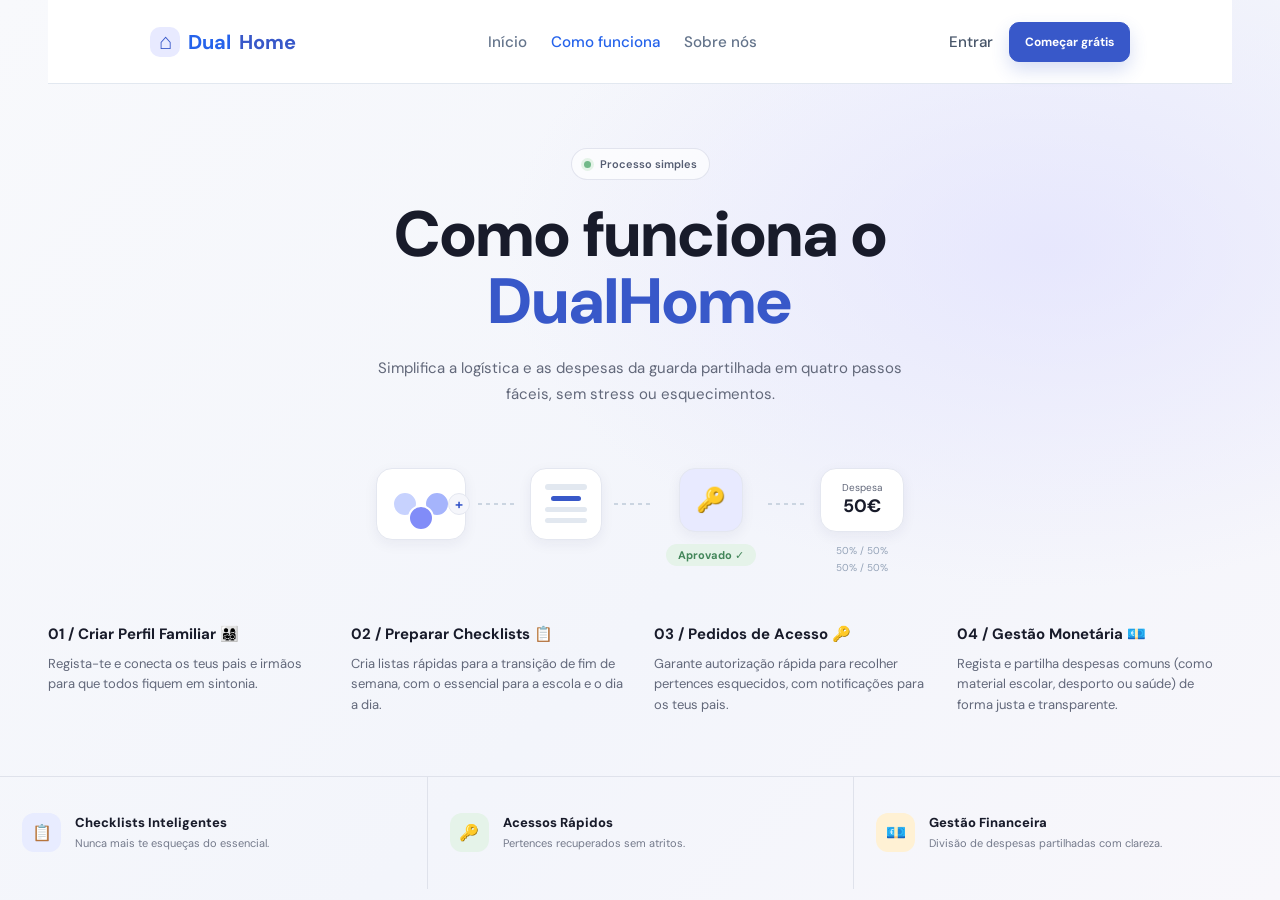
==== commit c41faded: "remover css inline" ====
--- a/como.html
+++ b/como.html
@@ -28,67 +28,60 @@
   </header>
 
   <main>
-    <!-- TÍTULO -->
-    <section class="page-shell" style="padding: 64px 0 20px; text-align: center;">
-      <div class="eyebrow" style="margin: 0 auto 22px;">
+    <section class="page-shell process-intro">
+      <div class="eyebrow process-eyebrow">
         <span class="eyebrow-dot"></span>
         Processo simples
       </div>
-      <h1 style="max-width: 700px; margin: 0 auto;">
+      <h1 class="process-title">
         Como funciona o <span>DualHome</span>
       </h1>
-      <p class="hero-description" style="margin: 20px auto 0; max-width: 560px;">
+      <p class="hero-description process-description">
         Simplifica a logística e as despesas da guarda partilhada em quatro passos fáceis, sem stress ou esquecimentos.
       </p>
     </section>
 
-    <!-- FLUXO VISUAL -->
-    <section class="page-shell" style="padding: 40px 0 50px;">
-      <div style="display: flex; align-items: flex-start; justify-content: center; gap: 12px; flex-wrap: wrap;">
-
-        <!-- Passo 1 -->
-        <div style="display: flex; flex-direction: column; align-items: center; gap: 12px;">
-          <div style="width: 90px; height: 72px; background: #fff; border: 1px solid var(--line); border-radius: 16px; display: flex; align-items: center; justify-content: center; box-shadow: 0 4px 14px rgba(30,39,83,0.06);">
-            <div style="display: flex; gap: 6px; position: relative;">
-              <div style="width: 26px; height: 26px; border-radius: 50%; background: #c7d2fe; border: 2px solid #fff;"></div>
-              <div style="width: 26px; height: 26px; border-radius: 50%; background: #a5b4fc; border: 2px solid #fff;"></div>
-              <div style="width: 26px; height: 26px; border-radius: 50%; background: #818cf8; border: 2px solid #fff; position: absolute; bottom: -14px; left: 50%; transform: translateX(-50%);"></div>
-              <div style="position: absolute; right: -20px; top: 50%; transform: translateY(-50%); width: 22px; height: 22px; background: #f5f6fb; border: 1px solid var(--line); border-radius: 50%; display: flex; align-items: center; justify-content: center; font-size: 14px; color: var(--blue); font-weight: 700;">+</div>
+    <section class="page-shell process-flow">
+      <div class="process-flow-track">
+        <div class="process-flow-step">
+          <div class="process-visual process-visual-family">
+            <div class="family-avatars">
+              <div class="family-avatar family-avatar-one"></div>
+              <div class="family-avatar family-avatar-two"></div>
+              <div class="family-avatar family-avatar-child"></div>
+              <div class="family-add">+</div>
             </div>
           </div>
         </div>
 
-        <div style="width: 40px; height: 2px; background: repeating-linear-gradient(to right, #cbd5e1 0, #cbd5e1 4px, transparent 4px, transparent 8px); margin-top: 35px;"></div>
+        <div class="process-flow-connector"></div>
 
-        <!-- Passo 2 -->
-        <div style="display: flex; flex-direction: column; align-items: center; gap: 12px;">
-          <div style="width: 72px; height: 72px; background: #fff; border: 1px solid var(--line); border-radius: 16px; display: flex; flex-direction: column; justify-content: center; gap: 6px; padding: 14px; box-shadow: 0 4px 14px rgba(30,39,83,0.06);">
-            <div style="height: 6px; background: #e2e8f0; border-radius: 3px;"></div>
-            <div style="height: 5px; background: var(--blue); border-radius: 3px; width: 70%;"></div>
-            <div style="height: 5px; background: #e2e8f0; border-radius: 3px;"></div>
-            <div style="height: 5px; background: #e2e8f0; border-radius: 3px;"></div>
+        <div class="process-flow-step">
+          <div class="process-visual process-visual-checklist">
+            <div class="checklist-line"></div>
+            <div class="checklist-line checklist-line-active"></div>
+            <div class="checklist-line"></div>
+            <div class="checklist-line"></div>
           </div>
         </div>
 
-        <div style="width: 40px; height: 2px; background: repeating-linear-gradient(to right, #cbd5e1 0, #cbd5e1 4px, transparent 4px, transparent 8px); margin-top: 35px;"></div>
+        <div class="process-flow-connector"></div>
 
-        <!-- Passo 3 -->
-        <div style="display: flex; flex-direction: column; align-items: center; gap: 12px;">
-          <div style="width: 64px; height: 64px; background: #e8eaff; border: 1px solid var(--line); border-radius: 16px; display: flex; align-items: center; justify-content: center; box-shadow: 0 4px 14px rgba(30,39,83,0.06);">
-            <span style="font-size: 24px;">🔑</span>
+        <div class="process-flow-step">
+          <div class="process-visual process-visual-access">
+            <span class="process-access-icon">🔑</span>
           </div>
-          <span style="background: #e5f3e9; color: #43865a; font-size: 11px; font-weight: 700; padding: 4px 12px; border-radius: 999px;">Aprovado ✓</span>
+          <span class="process-approved">Aprovado ✓</span>
         </div>
 
-        <div style="width: 40px; height: 2px; background: repeating-linear-gradient(to right, #cbd5e1 0, #cbd5e1 4px, transparent 4px, transparent 8px); margin-top: 35px;"></div>
+        <div class="process-flow-connector"></div>
 
-        <!-- Passo 4 -->
-        <div style="display: flex; flex-direction: column; align-items: center; gap: 12px;">
-          <div style="width: 84px; height: 64px; background: #fff; border: 1px solid var(--line); border-radius: 16px; display: flex; flex-direction: column; align-items: center; justify-content: center; box-shadow: 0 4px 14px rgba(30,39,83,0.06);">
-            <span style="font-size: 10px; color: var(--muted);">Despesa</span>
-            <strong style="font-size: 18px;">50€</strong>
+        <div class="process-flow-step">
+          <div class="process-visual process-visual-expense">
+            <span class="expense-label">Despesa</span>
+            <strong class="expense-amount">50€</strong>
           </div>
-          <div style="display: flex; flex-direction: column; gap: 4px; font-size: 10px; color: #94a3b8;">
+          <div class="expense-splits">
             <span>50% / 50%</span>
             <span>50% / 50%</span>
           </div>
@@ -97,29 +90,27 @@
       </div>
     </section>
 
-    <!-- 4 PASSOS -->
-    <section class="page-shell" style="padding-bottom: 60px;">
-      <div style="display: grid; grid-template-columns: repeat(4, 1fr); gap: 28px;">
-        <div>
-          <h3 style="font-size: 15px; font-weight: 700; margin-bottom: 10px;">01 / Criar Perfil Familiar 👨‍👩‍👧‍👦</h3>
-          <p style="color: var(--muted); font-size: 13px; line-height: 1.6;">Regista-te e conecta os teus pais e irmãos para que todos fiquem em sintonia.</p>
+    <section class="page-shell process-steps">
+      <div class="process-steps-grid">
+        <div class="process-step">
+          <h3 class="process-step-title">01 / Criar Perfil Familiar 👨‍👩‍👧‍👦</h3>
+          <p class="process-step-description">Regista-te e conecta os teus pais e irmãos para que todos fiquem em sintonia.</p>
         </div>
-        <div>
-          <h3 style="font-size: 15px; font-weight: 700; margin-bottom: 10px;">02 / Preparar Checklists 📋</h3>
-          <p style="color: var(--muted); font-size: 13px; line-height: 1.6;">Cria listas rápidas para a transição de fim de semana, com o essencial para a escola e o dia a dia.</p>
+        <div class="process-step">
+          <h3 class="process-step-title">02 / Preparar Checklists 📋</h3>
+          <p class="process-step-description">Cria listas rápidas para a transição de fim de semana, com o essencial para a escola e o dia a dia.</p>
         </div>
-        <div>
-          <h3 style="font-size: 15px; font-weight: 700; margin-bottom: 10px;">03 / Pedidos de Acesso 🔑</h3>
-          <p style="color: var(--muted); font-size: 13px; line-height: 1.6;">Garante autorização rápida para recolher pertences esquecidos, com notificações para os teus pais.</p>
+        <div class="process-step">
+          <h3 class="process-step-title">03 / Pedidos de Acesso 🔑</h3>
+          <p class="process-step-description">Garante autorização rápida para recolher pertences esquecidos, com notificações para os teus pais.</p>
         </div>
-        <div>
-          <h3 style="font-size: 15px; font-weight: 700; margin-bottom: 10px;">04 / Gestão Monetária 💶</h3>
-          <p style="color: var(--muted); font-size: 13px; line-height: 1.6;">Regista e partilha despesas comuns (como material escolar, desporto ou saúde) de forma justa e transparente.</p>
+        <div class="process-step">
+          <h3 class="process-step-title">04 / Gestão Monetária 💶</h3>
+          <p class="process-step-description">Regista e partilha despesas comuns (como material escolar, desporto ou saúde) de forma justa e transparente.</p>
         </div>
       </div>
     </section>
 
-    <!-- BENEFÍCIOS -->
     <section class="features">
       <div class="feature-item">
         <div class="feature-icon icon-blue">📋</div>
--- a/styles/style.css
+++ b/styles/style.css
@@ -1252,15 +1252,16 @@
     background-color: #1d4ed8;
 }
 
-/* Secção Principal Sobre Nós */
 .about-main {
+  max-width: 1100px;
     padding: 80px 0;
 }
 
 .about-hero {
     text-align: center;
     max-width: 750px;
-    margin: 0 auto 60px auto;
+  margin: 0 auto 60px;
+  padding: 0 20px;
 }
 
 .eyebrow-badge {
@@ -1275,20 +1276,14 @@
     border: 1px solid #dbeafe;
 }
 
-.about-hero {
-    text-align: center;
-    max-width: 750px;
-    margin: 0 auto 60px auto;
-    
-}
-.about-hero h1 {
+.about-title {
     font-size: 2.75rem;
     font-weight: 800;
     letter-spacing: -0.02em;
-    margin-bottom: 20px;
+  margin: 0 0 20px;
     color: #0f172a;
-    text-align: center; /
-}
+}
+
 .text-blue {
     color: #2563eb;
 }
@@ -1299,12 +1294,21 @@
     line-height: 1.7;
 }
 
-/* Grelha de Cartões de Valores */
+.about-subtitle {
+  max-width: 580px;
+  margin: 0 auto;
+  line-height: 1.6;
+}
+
 .values-grid {
     display: grid;
-    grid-template-columns: repeat(auto-fit, minmax(300px, 1fr));
+  grid-template-columns: repeat(auto-fit, minmax(min(100%, 300px), 1fr));
     gap: 24px;
     margin-bottom: 60px;
+}
+
+.about-values-grid {
+  padding: 0 20px;
 }
 
 .value-card {
@@ -1343,7 +1347,6 @@
     line-height: 1.6;
 }
 
-/* Secção de História */
 .story-section {
     background: #ffffff;
     border: 1px solid #e2e8f0;
@@ -1352,6 +1355,10 @@
     text-align: center;
 }
 
+  .about-story {
+    margin: 0 20px 80px;
+  }
+
 .story-section h2 {
     font-size: 1.8rem;
     font-weight: 700;
@@ -1366,6 +1373,27 @@
     font-size: 1.05rem;
     line-height: 1.7;
 }
+
+  @media (max-width: 620px) {
+    .about-main {
+      padding: 48px 0;
+    }
+
+    .about-title {
+      font-size: 2.25rem;
+    }
+
+    .about-values-grid {
+      padding: 0 12px;
+    }
+
+    .about-story {
+      margin-right: 12px;
+      margin-bottom: 40px;
+      margin-left: 12px;
+      padding: 32px 24px;
+    }
+  }
 /* =====================================
    LOGIN - DESIGN ALTERNATIVO
 ===================================== */
@@ -1863,3 +1891,234 @@
         font-size: 28px;
     }
 }
+
+.process-intro {
+  padding: 64px 0 20px;
+  text-align: center;
+}
+
+.process-eyebrow {
+  margin: 0 auto 22px;
+}
+
+.process-title {
+  max-width: 700px;
+  margin: 0 auto;
+}
+
+.process-description {
+  max-width: 560px;
+  margin: 20px auto 0;
+}
+
+.process-flow {
+  padding: 40px 0 50px;
+}
+
+.process-flow-track {
+  display: flex;
+  align-items: flex-start;
+  justify-content: center;
+  gap: 12px;
+  flex-wrap: wrap;
+}
+
+.process-flow-step {
+  display: flex;
+  flex-direction: column;
+  align-items: center;
+  gap: 12px;
+}
+
+.process-visual {
+  display: flex;
+  align-items: center;
+  justify-content: center;
+  border: 1px solid var(--line);
+  border-radius: 16px;
+  box-shadow: 0 4px 14px rgba(30, 39, 83, 0.06);
+}
+
+.process-visual-family {
+  width: 90px;
+  height: 72px;
+  background: #fff;
+}
+
+.family-avatars {
+  position: relative;
+  display: flex;
+  gap: 6px;
+}
+
+.family-avatar {
+  width: 26px;
+  height: 26px;
+  border: 2px solid #fff;
+  border-radius: 50%;
+}
+
+.family-avatar-one {
+  background: #c7d2fe;
+}
+
+.family-avatar-two {
+  background: #a5b4fc;
+}
+
+.family-avatar-child {
+  position: absolute;
+  bottom: -14px;
+  left: 50%;
+  background: #818cf8;
+  transform: translateX(-50%);
+}
+
+.family-add {
+  position: absolute;
+  top: 50%;
+  right: -20px;
+  display: flex;
+  align-items: center;
+  justify-content: center;
+  width: 22px;
+  height: 22px;
+  border: 1px solid var(--line);
+  border-radius: 50%;
+  background: #f5f6fb;
+  color: var(--blue);
+  font-size: 14px;
+  font-weight: 700;
+  transform: translateY(-50%);
+}
+
+.process-visual-checklist {
+  width: 72px;
+  height: 72px;
+  flex-direction: column;
+  justify-content: center;
+  gap: 6px;
+  padding: 14px;
+  background: #fff;
+}
+
+.checklist-line {
+  width: 100%;
+  height: 5px;
+  border-radius: 3px;
+  background: #e2e8f0;
+}
+
+.checklist-line:first-child {
+  height: 6px;
+}
+
+.checklist-line-active {
+  width: 70%;
+  background: var(--blue);
+}
+
+.process-flow-connector {
+  width: 40px;
+  height: 2px;
+  margin-top: 35px;
+  background: repeating-linear-gradient(
+    to right,
+    #cbd5e1 0,
+    #cbd5e1 4px,
+    transparent 4px,
+    transparent 8px
+  );
+}
+
+.process-visual-access {
+  width: 64px;
+  height: 64px;
+  background: #e8eaff;
+}
+
+.process-access-icon {
+  font-size: 24px;
+}
+
+.process-approved {
+  padding: 4px 12px;
+  border-radius: 999px;
+  background: #e5f3e9;
+  color: #43865a;
+  font-size: 11px;
+  font-weight: 700;
+}
+
+.process-visual-expense {
+  width: 84px;
+  height: 64px;
+  flex-direction: column;
+  background: #fff;
+}
+
+.expense-label {
+  color: var(--muted);
+  font-size: 10px;
+}
+
+.expense-amount {
+  font-size: 18px;
+}
+
+.expense-splits {
+  display: flex;
+  flex-direction: column;
+  gap: 4px;
+  color: #94a3b8;
+  font-size: 10px;
+}
+
+.process-steps {
+  padding-bottom: 60px;
+}
+
+.process-steps-grid {
+  display: grid;
+  grid-template-columns: repeat(4, 1fr);
+  gap: 28px;
+}
+
+.process-step-title {
+  margin: 0 0 10px;
+  font-size: 15px;
+  font-weight: 700;
+}
+
+.process-step-description {
+  margin: 0;
+  color: var(--muted);
+  font-size: 13px;
+  line-height: 1.6;
+}
+
+@media (max-width: 860px) {
+  .process-steps-grid {
+    grid-template-columns: repeat(2, 1fr);
+    row-gap: 24px;
+  }
+}
+
+@media (max-width: 520px) {
+  .process-intro {
+    padding-top: 42px;
+  }
+
+  .process-steps-grid {
+    grid-template-columns: 1fr;
+    gap: 20px;
+  }
+
+  .process-flow-track {
+    gap: 10px;
+  }
+
+  .process-flow-connector {
+    width: 24px;
+  }
+}
